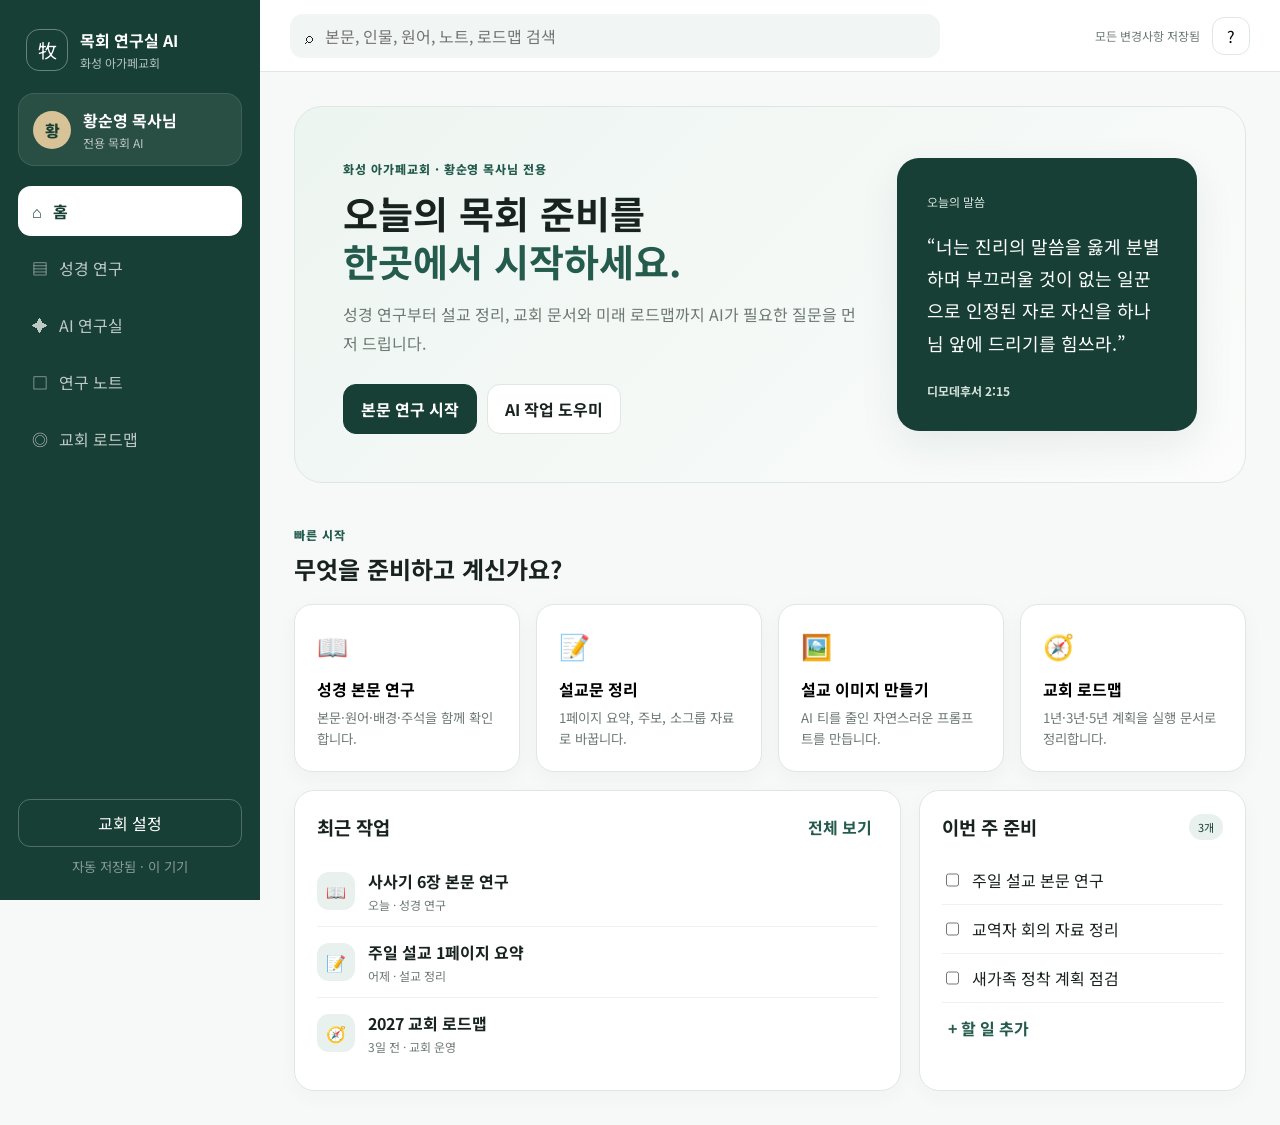
==== index.html @ dad039a3 "Add files via upload" ====
<!DOCTYPE html>
<html lang="ko">
<head>
  <meta charset="UTF-8" />
  <meta name="viewport" content="width=device-width, initial-scale=1.0" />
  <meta name="theme-color" content="#173f35" />
  <title>목회 연구실 AI | 화성 아가페교회</title>
  <link rel="preconnect" href="https://fonts.googleapis.com">
  <link rel="preconnect" href="https://fonts.gstatic.com" crossorigin>
  <link href="https://fonts.googleapis.com/css2?family=Noto+Sans+KR:wght@400;500;600;700;800&display=swap" rel="stylesheet">
  <link rel="stylesheet" href="styles.css" />
</head>
<body>
  <div class="app-shell">
    <aside class="sidebar" id="sidebar">
      <div class="brand">
        <div class="brand-mark">牧</div>
        <div>
          <strong>목회 연구실 AI</strong>
          <span>화성 아가페교회</span>
        </div>
      </div>

      <div class="pastor-card">
        <div class="avatar">황</div>
        <div>
          <strong>황순영 목사님</strong>
          <span>전용 목회 AI</span>
        </div>
      </div>

      <nav class="nav-list" aria-label="주 메뉴">
        <button class="nav-item active" data-view="home"><span>⌂</span>홈</button>
        <button class="nav-item" data-view="study"><span>▤</span>성경 연구</button>
        <button class="nav-item" data-view="ai"><span>✦</span>AI 연구실</button>
        <button class="nav-item" data-view="notes"><span>□</span>연구 노트</button>
        <button class="nav-item" data-view="roadmap"><span>◎</span>교회 로드맵</button>
      </nav>

      <div class="sidebar-bottom">
        <button class="ghost-button" id="churchProfileBtn">교회 설정</button>
        <small>자동 저장됨 · 이 기기</small>
      </div>
    </aside>

    <div class="main-wrap">
      <header class="topbar">
        <button class="mobile-menu" id="mobileMenu" aria-label="메뉴 열기">☰</button>
        <div class="global-search">
          <span>⌕</span>
          <input id="globalSearch" type="search" placeholder="본문, 인물, 원어, 노트, 로드맵 검색" />
        </div>
        <div class="top-actions">
          <span class="save-state" id="saveState">모든 변경사항 저장됨</span>
          <button class="icon-button" id="helpBtn" title="도움말">?</button>
        </div>
      </header>

      <main class="content">
        <section class="view active" id="view-home">
          <div class="hero">
            <div>
              <span class="eyebrow">화성 아가페교회 · 황순영 목사님 전용</span>
              <h1>오늘의 목회 준비를<br><em>한곳에서 시작하세요.</em></h1>
              <p>성경 연구부터 설교 정리, 교회 문서와 미래 로드맵까지 AI가 필요한 질문을 먼저 드립니다.</p>
              <div class="hero-actions">
                <button class="primary-button" data-go="study">본문 연구 시작</button>
                <button class="secondary-button" data-go="ai">AI 작업 도우미</button>
              </div>
            </div>
            <div class="verse-card">
              <span>오늘의 말씀</span>
              <blockquote>“너는 진리의 말씀을 옳게 분별하며 부끄러울 것이 없는 일꾼으로 인정된 자로 자신을 하나님 앞에 드리기를 힘쓰라.”</blockquote>
              <strong>디모데후서 2:15</strong>
            </div>
          </div>

          <div class="section-head">
            <div>
              <span class="eyebrow">빠른 시작</span>
              <h2>무엇을 준비하고 계신가요?</h2>
            </div>
          </div>

          <div class="quick-grid">
            <button class="quick-card" data-go="study">
              <span class="card-icon">📖</span>
              <strong>성경 본문 연구</strong>
              <small>본문·원어·배경·주석을 함께 확인합니다.</small>
            </button>
            <button class="quick-card" data-task="sermon-summary">
              <span class="card-icon">📝</span>
              <strong>설교문 정리</strong>
              <small>1페이지 요약, 주보, 소그룹 자료로 바꿉니다.</small>
            </button>
            <button class="quick-card" data-task="image">
              <span class="card-icon">🖼️</span>
              <strong>설교 이미지 만들기</strong>
              <small>AI 티를 줄인 자연스러운 프롬프트를 만듭니다.</small>
            </button>
            <button class="quick-card" data-go="roadmap">
              <span class="card-icon">🧭</span>
              <strong>교회 로드맵</strong>
              <small>1년·3년·5년 계획을 실행 문서로 정리합니다.</small>
            </button>
          </div>

          <div class="dashboard-grid">
            <section class="panel recent-panel">
              <div class="panel-title">
                <h3>최근 작업</h3>
                <button class="text-button">전체 보기</button>
              </div>
              <div class="recent-list" id="recentList"></div>
            </section>

            <section class="panel today-panel">
              <div class="panel-title">
                <h3>이번 주 준비</h3>
                <span class="badge">3개</span>
              </div>
              <label class="check-row"><input type="checkbox"> 주일 설교 본문 연구</label>
              <label class="check-row"><input type="checkbox"> 교역자 회의 자료 정리</label>
              <label class="check-row"><input type="checkbox"> 새가족 정착 계획 점검</label>
              <button class="add-task">+ 할 일 추가</button>
            </section>
          </div>
        </section>

        <section class="view" id="view-study">
          <div class="page-title">
            <div><span class="eyebrow">성경 연구</span><h1>본문을 깊이 읽는 공간</h1></div>
            <button class="primary-button" id="saveStudyBtn">연구 노트에 저장</button>
          </div>

          <div class="study-layout">
            <aside class="study-left panel">
              <label>성경 선택</label>
              <select id="bookSelect">
                <option>사사기</option><option>창세기</option><option>출애굽기</option><option>시편</option><option>마태복음</option><option>요한복음</option>
              </select>
              <label>장</label>
              <select id="chapterSelect"><option>6장</option><option>1장</option><option>2장</option><option>3장</option></select>
              <div class="mini-title">최근 연구</div>
              <button class="mini-link">사사기 6장 · 기드온</button>
              <button class="mini-link">요한복음 15장 · 포도나무</button>
              <button class="mini-link">시편 23편 · 목자</button>
            </aside>

            <section class="study-center panel">
              <div class="tabs" role="tablist">
                <button class="tab active" data-tab="text">본문</button>
                <button class="tab" data-tab="original">원어</button>
                <button class="tab" data-tab="background">배경</button>
                <button class="tab" data-tab="commentary">주석</button>
                <button class="tab" data-tab="compare">비교</button>
              </div>
              <article class="tab-content active" id="tab-text">
                <div class="passage-head"><h2>사사기 6장</h2><span>개역개정</span></div>
                <p><b>11</b> 여호와의 사자가 아비에셀 사람 요아스에게 속한 오브라에 이르러 상수리나무 아래에 앉으니라...</p>
                <p class="selected-verse"><b>12</b> 여호와의 사자가 기드온에게 나타나 이르되 큰 용사여 여호와께서 너와 함께 계시도다 하매</p>
                <p><b>13</b> 기드온이 그에게 대답하되 오 나의 주여 여호와께서 우리와 함께 계시면 어찌하여 이 모든 일이 우리에게 일어났나이까...</p>
                <p><b>14</b> 여호와께서 그를 향하여 이르시되 너는 가서 이 너의 힘으로 이스라엘을 미디안의 손에서 구원하라...</p>
              </article>
              <article class="tab-content" id="tab-original">
                <h3>주요 원어</h3>
                <div class="word-card"><strong>גִּבּוֹר — 깁보르</strong><span>강한 자, 용사 · Strong H1368</span><p>기드온의 현재 모습보다 하나님이 그를 통해 이루실 정체성을 먼저 선언하는 표현입니다.</p></div>
                <div class="word-card"><strong>עִמְּךָ — 임메카</strong><span>너와 함께 · 전치사+2인칭 남성 단수</span><p>소명보다 앞서는 하나님의 임재를 강조합니다.</p></div>
              </article>
              <article class="tab-content" id="tab-background">
                <h3>역사·문화 배경</h3><p>미디안의 반복적인 침입으로 이스라엘은 농작물을 숨겨야 했고, 기드온이 포도주 틀에서 밀을 타작하는 장면은 두려움과 생존 압박을 보여줍니다.</p>
              </article>
              <article class="tab-content" id="tab-commentary">
                <h3>주석 핵심 정리</h3><p>본문의 중심은 기드온의 자신감이 아니라, 연약한 사람을 부르시고 함께하시는 하나님의 주권적 은혜입니다.</p>
              </article>
              <article class="tab-content" id="tab-compare">
                <h3>번역 비교</h3><div class="compare-row"><strong>개역개정</strong><span>큰 용사여 여호와께서 너와 함께 계시도다</span></div><div class="compare-row"><strong>새번역</strong><span>힘센 용사야, 주님께서 너와 함께 계신다</span></div>
              </article>
            </section>

            <aside class="study-right panel">
              <div class="panel-title"><h3>연구 노트</h3><span class="autosave">자동 저장</span></div>
              <textarea id="studyNote" placeholder="본문에서 발견한 내용을 기록하세요...">핵심: 하나님은 두려움 속에 숨어 있는 기드온을 ‘큰 용사’라고 먼저 부르신다.

설교 연결: 부르심은 현재 능력보다 하나님의 함께하심에 근거한다.</textarea>
              <button class="secondary-button full" id="askAiBtn">이 본문을 AI에게 질문</button>
            </aside>
          </div>
        </section>

        <section class="view" id="view-ai">
          <div class="page-title"><div><span class="eyebrow">AI 연구실</span><h1>프롬프트를 몰라도 됩니다</h1><p>원하는 결과를 고르면 필요한 질문을 AI가 먼저 드립니다.</p></div></div>
          <div class="assistant-grid">
            <button class="assistant-card" data-task="bible"><span>📚</span><strong>성경 질문</strong><small>본문과 신학적 쟁점을 연구합니다.</small></button>
            <button class="assistant-card" data-task="feedback"><span>🔎</span><strong>설교 점검</strong><small>본문 충실도와 논리 흐름을 확인합니다.</small></button>
            <button class="assistant-card" data-task="sermon-summary"><span>📝</span><strong>설교문 정리</strong><small>요약, 주보, 나눔 자료로 변환합니다.</small></button>
            <button class="assistant-card" data-task="blog"><span>✍️</span><strong>교회 글쓰기</strong><small>블로그·행사 안내·목회 칼럼을 작성합니다.</small></button>
            <button class="assistant-card" data-task="image"><span>🖼️</span><strong>설교 이미지</strong><small>자연스러운 이미지 프롬프트를 생성합니다.</small></button>
            <button class="assistant-card" data-task="refine"><span>✨</span><strong>내 요청 다듬기</strong><small>짧은 요청을 좋은 명령으로 바꿉니다.</small></button>
          </div>

          <section class="panel prompt-panel">
            <div class="panel-title"><h3>빠르게 요청하기</h3><span class="badge">황순영 목사님 모드</span></div>
            <textarea id="quickPrompt" placeholder="예: 이번 주 설교를 교회 블로그 글로 정리해줘"></textarea>
            <div class="prompt-actions"><button class="secondary-button" id="refineBtn">요청 먼저 다듬기</button><button class="primary-button" id="runPromptBtn">AI에게 요청</button></div>
          </section>
        </section>

        <section class="view" id="view-notes">
          <div class="page-title"><div><span class="eyebrow">연구 노트</span><h1>목사님의 두 번째 기억</h1></div><button class="primary-button" id="newNoteBtn">+ 새 노트</button></div>
          <div class="notes-layout">
            <aside class="panel notes-sidebar"><button class="folder active">전체 노트 <span>4</span></button><button class="folder">설교 연구 <span>2</span></button><button class="folder">교회 운영 <span>1</span></button><button class="folder">기도와 묵상 <span>1</span></button></aside>
            <section class="notes-grid" id="notesGrid"></section>
          </div>
        </section>

        <section class="view" id="view-roadmap">
          <div class="page-title"><div><span class="eyebrow">AI 교회 로드맵</span><h1>화성 아가페교회의 다음 걸음을 문서로</h1><p>막연한 비전을 담당자·일정·점검 기준이 있는 실행 계획으로 바꿉니다.</p></div><button class="primary-button" id="newRoadmapBtn">+ 새 로드맵</button></div>

          <div class="roadmap-summary">
            <div class="metric"><span>올해 핵심 과제</span><strong>3</strong></div>
            <div class="metric"><span>진행 중 실행 항목</span><strong>8</strong></div>
            <div class="metric"><span>전체 진행률</span><strong>42%</strong></div>
          </div>

          <div class="roadmap-grid">
            <section class="panel roadmap-main">
              <div class="panel-title"><div><span class="eyebrow">2027 핵심 방향</span><h3>새가족 정착과 다음 세대 강화</h3></div><button class="text-button" id="editRoadmapBtn">수정</button></div>
              <div class="timeline-item"><span class="quarter">1분기</span><div><strong>현황 진단 및 담당팀 구성</strong><p>새가족 이탈 지점 파악, 담당자 4명 구성</p><div class="progress"><i style="width:80%"></i></div></div></div>
              <div class="timeline-item"><span class="quarter">2분기</span><div><strong>4주 정착 과정 시범 운영</strong><p>교육안, 환영 키트, 후속 연락 체계 마련</p><div class="progress"><i style="width:45%"></i></div></div></div>
              <div class="timeline-item"><span class="quarter">3분기</span><div><strong>청년·다음 세대 리더 훈련</strong><p>8주 과정 운영, 리더 5명 양성 목표</p><div class="progress"><i style="width:20%"></i></div></div></div>
              <div class="timeline-item"><span class="quarter">4분기</span><div><strong>평가 및 2028 계획 수립</strong><p>정착률·참여율 평가 후 개선안 문서화</p><div class="progress"><i style="width:0%"></i></div></div></div>
            </section>

            <aside class="panel roadmap-ai">
              <span class="eyebrow">AI 제안</span>
              <h3>다음으로 무엇을 정리할까요?</h3>
              <button class="suggestion" data-roadmap-task="report">당회 보고용 1페이지 요약</button>
              <button class="suggestion" data-roadmap-task="meeting">교역자 회의 실행 체크리스트</button>
              <button class="suggestion" data-roadmap-task="members">성도 공유용 비전 문서</button>
              <button class="suggestion" data-roadmap-task="review">성과지표 점검표</button>
            </aside>
          </div>
        </section>
      </main>
    </div>
  </div>

  <div class="modal-backdrop" id="modalBackdrop" hidden>
    <section class="modal" role="dialog" aria-modal="true" aria-labelledby="modalTitle">
      <button class="modal-close" id="modalClose">×</button>
      <span class="eyebrow">AI 작업 도우미</span>
      <h2 id="modalTitle">작업 시작</h2>
      <p id="modalDesc"></p>
      <div id="modalBody"></div>
      <div class="modal-actions"><button class="secondary-button" id="modalCancel">취소</button><button class="primary-button" id="modalNext">다음</button></div>
    </section>
  </div>

  <script src="app.js"></script>
</body>
</html>
---- styles.css ----
:root{--green:#173f35;--green2:#245b4d;--mint:#e8f1ed;--mint2:#f3f8f6;--gold:#b69755;--ink:#18231f;--muted:#6e7a75;--line:#dfe7e3;--white:#fff;--shadow:0 14px 40px rgba(25,53,45,.08);--radius:20px}
*{box-sizing:border-box}html{scroll-behavior:smooth}body{margin:0;font-family:'Noto Sans KR',sans-serif;color:var(--ink);background:#f7f9f8}button,input,textarea,select{font:inherit}button{cursor:pointer}.app-shell{display:flex;min-height:100vh}.sidebar{width:260px;background:var(--green);color:#fff;padding:24px 18px;display:flex;flex-direction:column;position:fixed;inset:0 auto 0 0;z-index:20}.brand{display:flex;gap:12px;align-items:center;padding:4px 8px 22px}.brand-mark{width:42px;height:42px;border:1px solid rgba(255,255,255,.35);border-radius:13px;display:grid;place-items:center;font-size:19px}.brand strong,.brand span,.pastor-card strong,.pastor-card span{display:block}.brand span,.pastor-card span{font-size:12px;color:rgba(255,255,255,.68);margin-top:2px}.pastor-card{display:flex;gap:12px;align-items:center;background:rgba(255,255,255,.08);border:1px solid rgba(255,255,255,.1);padding:14px;border-radius:16px;margin-bottom:20px}.avatar{width:38px;height:38px;border-radius:50%;background:#d7c397;color:var(--green);display:grid;place-items:center;font-weight:800}.nav-list{display:grid;gap:7px}.nav-item{border:0;background:transparent;color:rgba(255,255,255,.72);padding:13px 14px;border-radius:13px;text-align:left;display:flex;gap:11px;align-items:center}.nav-item:hover,.nav-item.active{background:#fff;color:var(--green);font-weight:700}.sidebar-bottom{margin-top:auto;display:grid;gap:10px}.ghost-button{background:transparent;color:#fff;border:1px solid rgba(255,255,255,.25);padding:11px;border-radius:12px}.sidebar-bottom small{text-align:center;color:rgba(255,255,255,.48)}.main-wrap{margin-left:260px;width:calc(100% - 260px)}.topbar{height:72px;border-bottom:1px solid var(--line);background:rgba(255,255,255,.92);backdrop-filter:blur(12px);display:flex;align-items:center;padding:0 30px;position:sticky;top:0;z-index:10;gap:20px}.global-search{max-width:650px;flex:1;height:44px;background:#f1f5f3;border-radius:13px;display:flex;align-items:center;padding:0 15px;gap:10px}.global-search input{border:0;background:transparent;outline:0;width:100%}.top-actions{margin-left:auto;display:flex;align-items:center;gap:12px}.save-state{font-size:12px;color:var(--muted)}.icon-button,.mobile-menu{width:38px;height:38px;border:1px solid var(--line);border-radius:12px;background:#fff}.mobile-menu{display:none}.content{padding:34px;max-width:1600px;margin:auto}.view{display:none}.view.active{display:block}.eyebrow{font-size:12px;letter-spacing:.08em;text-transform:uppercase;color:var(--green2);font-weight:800}.hero{display:grid;grid-template-columns:1.4fr .8fr;gap:28px;background:linear-gradient(135deg,#edf5f1,#fbfcfb);border:1px solid var(--line);border-radius:28px;padding:48px;align-items:center}.hero h1,.page-title h1{font-size:38px;line-height:1.25;margin:10px 0}.hero h1 em{font-style:normal;color:var(--green2)}.hero p,.page-title p{color:var(--muted);line-height:1.8}.hero-actions{display:flex;gap:10px;margin-top:26px}.primary-button,.secondary-button{border-radius:13px;padding:12px 17px;font-weight:700}.primary-button{border:1px solid var(--green);background:var(--green);color:#fff}.secondary-button{border:1px solid var(--line);background:#fff;color:var(--ink)}.full{width:100%}.verse-card{background:var(--green);color:#fff;padding:30px;border-radius:22px;box-shadow:var(--shadow)}.verse-card span,.verse-card strong{font-size:12px;color:#d4e2dc}.verse-card blockquote{font-size:18px;line-height:1.8;margin:18px 0}.section-head{margin:38px 0 18px}.section-head h2{margin:6px 0}.quick-grid{display:grid;grid-template-columns:repeat(4,1fr);gap:16px}.quick-card,.assistant-card{border:1px solid var(--line);background:#fff;border-radius:18px;padding:22px;text-align:left;box-shadow:0 6px 20px rgba(25,53,45,.04);transition:.2s}.quick-card:hover,.assistant-card:hover{transform:translateY(-3px);box-shadow:var(--shadow);border-color:#bfd1c8}.quick-card strong,.quick-card small,.assistant-card strong,.assistant-card small{display:block}.quick-card small,.assistant-card small{color:var(--muted);line-height:1.6;margin-top:6px}.card-icon{font-size:25px;display:block;margin-bottom:14px}.dashboard-grid{display:grid;grid-template-columns:1.3fr .7fr;gap:18px;margin-top:18px}.panel{background:#fff;border:1px solid var(--line);border-radius:var(--radius);padding:22px;box-shadow:0 6px 20px rgba(25,53,45,.03)}.panel-title{display:flex;align-items:center;justify-content:space-between;margin-bottom:16px}.panel-title h3{margin:0}.text-button{border:0;background:transparent;color:var(--green2);font-weight:700}.badge{font-size:11px;color:var(--green);background:var(--mint);padding:5px 9px;border-radius:999px}.recent-item{display:flex;align-items:center;gap:13px;padding:13px 0;border-top:1px solid #edf1ef}.recent-item:first-child{border-top:0}.recent-icon{width:38px;height:38px;border-radius:12px;background:var(--mint);display:grid;place-items:center}.recent-item strong,.recent-item span{display:block}.recent-item span{font-size:12px;color:var(--muted);margin-top:3px}.check-row{display:flex;gap:10px;padding:12px 0;border-bottom:1px solid #edf1ef}.add-task{border:0;background:transparent;color:var(--green2);font-weight:700;margin-top:12px}.page-title{display:flex;align-items:flex-end;justify-content:space-between;margin-bottom:24px}.page-title h1{font-size:31px;margin-bottom:4px}.study-layout{display:grid;grid-template-columns:210px minmax(420px,1fr) 330px;gap:16px}.study-left label{display:block;font-size:12px;font-weight:700;margin-bottom:7px}.study-left select{width:100%;padding:11px;border:1px solid var(--line);border-radius:11px;margin-bottom:14px;background:#fff}.mini-title{font-size:12px;color:var(--muted);margin:10px 0}.mini-link{display:block;width:100%;text-align:left;border:0;background:transparent;padding:10px 0;color:var(--ink)}.tabs{display:flex;gap:4px;border-bottom:1px solid var(--line);margin:-4px -4px 18px}.tab{border:0;background:transparent;padding:12px 14px;color:var(--muted)}.tab.active{color:var(--green);border-bottom:2px solid var(--green);font-weight:800}.tab-content{display:none;line-height:2}.tab-content.active{display:block}.passage-head{display:flex;justify-content:space-between;align-items:center}.passage-head span{font-size:12px;color:var(--muted)}.selected-verse{background:#eef6f2;border-left:4px solid var(--green2);padding:13px 15px;border-radius:0 12px 12px 0}.word-card{border:1px solid var(--line);padding:16px;border-radius:14px;margin:12px 0}.word-card strong,.word-card span{display:block}.word-card span{font-size:12px;color:var(--muted);margin-top:4px}.compare-row{display:grid;grid-template-columns:100px 1fr;gap:20px;padding:14px 0;border-bottom:1px solid var(--line)}.study-right textarea,.prompt-panel textarea{width:100%;min-height:310px;resize:vertical;border:1px solid var(--line);border-radius:14px;padding:15px;line-height:1.8;outline:0}.autosave{font-size:11px;color:var(--muted)}.assistant-grid{display:grid;grid-template-columns:repeat(3,1fr);gap:16px}.assistant-card span{font-size:28px;display:block;margin-bottom:16px}.prompt-panel{margin-top:18px}.prompt-panel textarea{min-height:130px}.prompt-actions{display:flex;justify-content:flex-end;gap:10px;margin-top:12px}.notes-layout{display:grid;grid-template-columns:220px 1fr;gap:16px}.notes-sidebar{display:grid;align-content:start;gap:7px}.folder{border:0;background:transparent;padding:12px;border-radius:11px;text-align:left;display:flex;justify-content:space-between}.folder.active{background:var(--mint);color:var(--green);font-weight:800}.notes-grid{display:grid;grid-template-columns:repeat(3,1fr);gap:14px}.note-card{background:#fff;border:1px solid var(--line);border-radius:16px;padding:20px;min-height:190px}.note-card span{font-size:11px;color:var(--muted)}.note-card h3{font-size:17px}.note-card p{font-size:13px;color:var(--muted);line-height:1.7}.roadmap-summary{display:grid;grid-template-columns:repeat(3,1fr);gap:14px;margin-bottom:16px}.metric{background:var(--green);color:#fff;border-radius:17px;padding:20px}.metric span,.metric strong{display:block}.metric span{font-size:12px;color:#d7e3de}.metric strong{font-size:28px;margin-top:7px}.roadmap-grid{display:grid;grid-template-columns:1fr 330px;gap:16px}.timeline-item{display:grid;grid-template-columns:62px 1fr;gap:16px;padding:18px 0;border-top:1px solid var(--line)}.quarter{font-size:12px;font-weight:800;color:var(--green2);background:var(--mint);padding:7px;border-radius:9px;height:max-content;text-align:center}.timeline-item p{font-size:13px;color:var(--muted)}.progress{height:6px;background:#edf1ef;border-radius:99px;overflow:hidden}.progress i{display:block;height:100%;background:var(--green2)}.roadmap-ai .suggestion{display:block;width:100%;text-align:left;border:1px solid var(--line);background:#fff;border-radius:12px;padding:13px;margin-top:10px}.modal-backdrop{position:fixed;inset:0;background:rgba(11,28,23,.55);z-index:50;display:grid;place-items:center;padding:20px}.modal-backdrop[hidden]{display:none}.modal{width:min(620px,100%);background:#fff;border-radius:24px;padding:28px;position:relative;box-shadow:0 25px 80px rgba(0,0,0,.2)}.modal-close{position:absolute;right:18px;top:14px;border:0;background:transparent;font-size:28px}.modal h2{margin:8px 0}.modal p{color:var(--muted);line-height:1.7}.modal label{display:block;font-size:13px;font-weight:700;margin:13px 0 6px}.modal input,.modal select,.modal textarea{width:100%;border:1px solid var(--line);border-radius:12px;padding:12px}.modal textarea{min-height:120px}.modal-actions{display:flex;justify-content:flex-end;gap:9px;margin-top:20px}
@media(max-width:1180px){.study-layout{grid-template-columns:180px 1fr}.study-right{grid-column:1/-1}.quick-grid{grid-template-columns:repeat(2,1fr)}.roadmap-grid{grid-template-columns:1fr}.assistant-grid{grid-template-columns:repeat(2,1fr)}.notes-grid{grid-template-columns:repeat(2,1fr)}}
@media(max-width:820px){.sidebar{transform:translateX(-100%);transition:.25s;width:280px}.sidebar.open{transform:translateX(0)}.main-wrap{margin-left:0;width:100%}.mobile-menu{display:block}.topbar{padding:0 14px}.save-state{display:none}.content{padding:20px 14px 90px}.hero{grid-template-columns:1fr;padding:27px}.hero h1{font-size:31px}.dashboard-grid,.study-layout,.notes-layout,.roadmap-summary{grid-template-columns:1fr}.study-left{display:none}.page-title{align-items:flex-start;gap:12px}.page-title h1{font-size:26px}.notes-sidebar{display:flex;overflow:auto}.folder{min-width:max-content}.quick-grid,.assistant-grid,.notes-grid{grid-template-columns:1fr}.roadmap-summary{grid-template-columns:repeat(3,1fr)}.metric{padding:15px}.metric strong{font-size:22px}.top-actions{gap:4px}.global-search{height:40px}.hero-actions{flex-direction:column}.primary-button,.secondary-button{width:100%}}
@media(max-width:520px){.roadmap-summary{grid-template-columns:1fr}.verse-card{padding:22px}.hero{padding:22px}.hero h1{font-size:27px}.page-title{display:block}.page-title>.primary-button{margin-top:14px}.tabs{overflow-x:auto}.tab{white-space:nowrap}.study-center{padding:16px}.prompt-actions{flex-direction:column}.modal{padding:24px 18px}.topbar{gap:8px}.global-search input::placeholder{font-size:12px}}
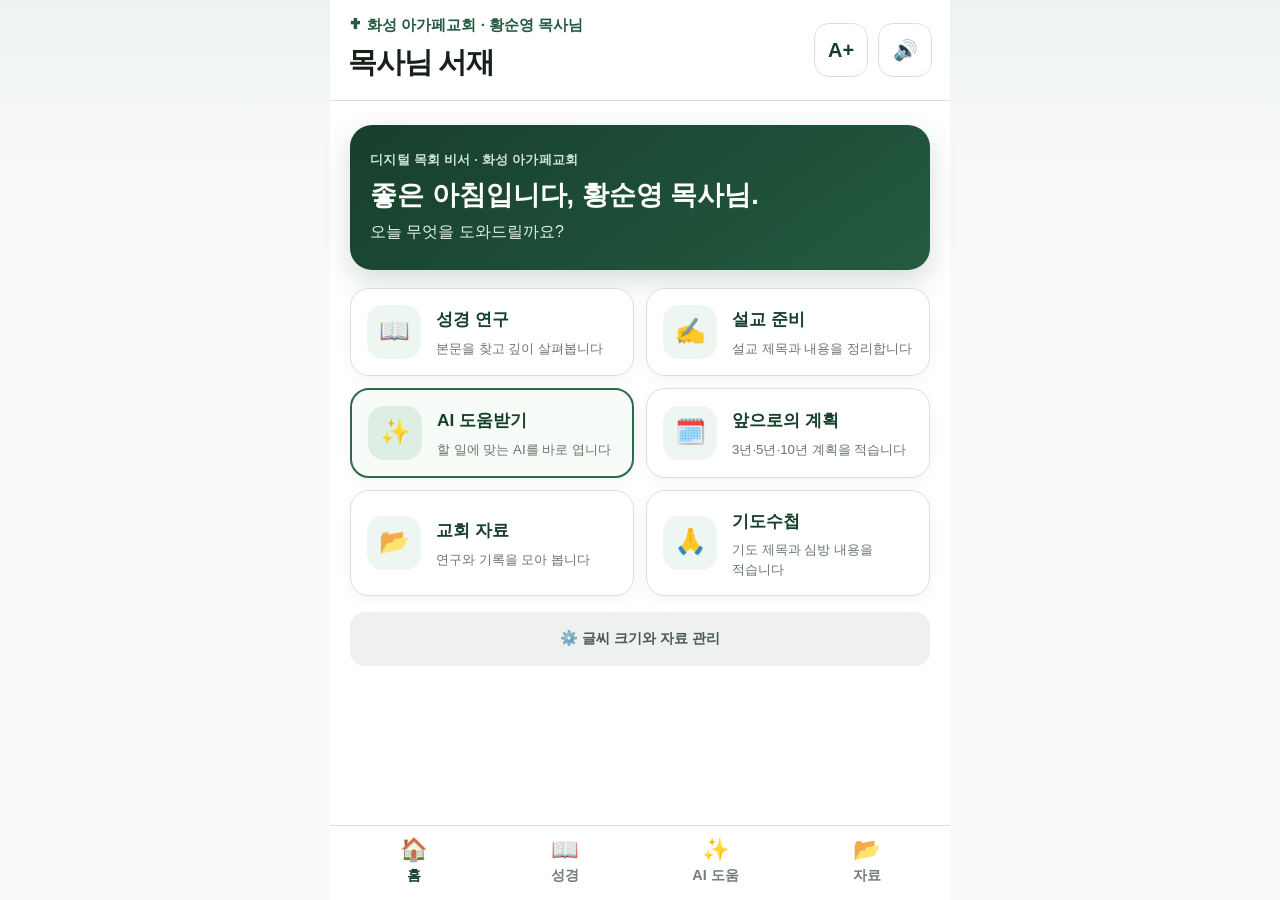
==== commit 94e9b4a6: "Add files via upload" ====
--- a/index.html
+++ b/index.html
@@ -1,262 +1,166 @@
-<!DOCTYPE html>
+<!doctype html>
 <html lang="ko">
 <head>
-  <meta charset="UTF-8" />
-  <meta name="viewport" content="width=device-width, initial-scale=1.0" />
-  <meta name="theme-color" content="#173f35" />
-  <title>목회 연구실 AI | 화성 아가페교회</title>
-  <link rel="preconnect" href="https://fonts.googleapis.com">
-  <link rel="preconnect" href="https://fonts.gstatic.com" crossorigin>
-  <link href="https://fonts.googleapis.com/css2?family=Noto+Sans+KR:wght@400;500;600;700;800&display=swap" rel="stylesheet">
-  <link rel="stylesheet" href="styles.css" />
+<meta charset="utf-8">
+<meta name="viewport" content="width=device-width,initial-scale=1,viewport-fit=cover">
+<meta name="theme-color" content="#173f2c">
+<title>목사님 서재 V8 | 화성 아가페교회</title>
+<link rel="stylesheet" href="styles.css">
+
 </head>
 <body>
-  <div class="app-shell">
-    <aside class="sidebar" id="sidebar">
-      <div class="brand">
-        <div class="brand-mark">牧</div>
-        <div>
-          <strong>목회 연구실 AI</strong>
-          <span>화성 아가페교회</span>
-        </div>
-      </div>
+<div class="app">
+<header class="top"><div class="toprow"><div class="brand"><div class="church">✝ 화성 아가페교회 · 황순영 목사님</div><div class="title" id="pageTitle">목사님 서재</div></div><button class="tool" onclick="changeFont()" aria-label="글씨 크기 변경">A+</button><button class="tool" onclick="speakCurrent()" aria-label="화면 읽어주기">🔊</button></div></header>
+<main>
+<section id="home" class="screen active">
+<div class="welcome-card">
+  <div class="welcome-label">디지털 목회 비서 · 화성 아가페교회</div>
+  <h1 id="greeting">안녕하세요, 황순영 목사님.</h1>
+  <p>오늘 무엇을 도와드릴까요?</p>
+</div>
 
-      <div class="pastor-card">
-        <div class="avatar">황</div>
-        <div>
-          <strong>황순영 목사님</strong>
-          <span>전용 목회 AI</span>
-        </div>
-      </div>
+<div id="resumeCard"></div>
 
-      <nav class="nav-list" aria-label="주 메뉴">
-        <button class="nav-item active" data-view="home"><span>⌂</span>홈</button>
-        <button class="nav-item" data-view="study"><span>▤</span>성경 연구</button>
-        <button class="nav-item" data-view="ai"><span>✦</span>AI 연구실</button>
-        <button class="nav-item" data-view="notes"><span>□</span>연구 노트</button>
-        <button class="nav-item" data-view="roadmap"><span>◎</span>교회 로드맵</button>
-      </nav>
+<div class="home-menu">
+  <button class="home-tile" onclick="openScreen('search','성경 연구','navResearch')">
+    <span class="home-icon">📖</span>
+    <span><b>성경 연구</b><small>본문을 찾고 깊이 살펴봅니다</small></span>
+  </button>
 
-      <div class="sidebar-bottom">
-        <button class="ghost-button" id="churchProfileBtn">교회 설정</button>
-        <small>자동 저장됨 · 이 기기</small>
-      </div>
-    </aside>
+  <button class="home-tile" onclick="openSimpleTool('설교 준비')">
+    <span class="home-icon">✍️</span>
+    <span><b>설교 준비</b><small>설교 제목과 내용을 정리합니다</small></span>
+  </button>
 
-    <div class="main-wrap">
-      <header class="topbar">
-        <button class="mobile-menu" id="mobileMenu" aria-label="메뉴 열기">☰</button>
-        <div class="global-search">
-          <span>⌕</span>
-          <input id="globalSearch" type="search" placeholder="본문, 인물, 원어, 노트, 로드맵 검색" />
-        </div>
-        <div class="top-actions">
-          <span class="save-state" id="saveState">모든 변경사항 저장됨</span>
-          <button class="icon-button" id="helpBtn" title="도움말">?</button>
-        </div>
-      </header>
+  <button class="home-tile ai-highlight" onclick="openScreen('aiHelp','AI 도움받기','navAI')">
+    <span class="home-icon">✨</span>
+    <span><b>AI 도움받기</b><small>할 일에 맞는 AI를 바로 엽니다</small></span>
+  </button>
 
-      <main class="content">
-        <section class="view active" id="view-home">
-          <div class="hero">
-            <div>
-              <span class="eyebrow">화성 아가페교회 · 황순영 목사님 전용</span>
-              <h1>오늘의 목회 준비를<br><em>한곳에서 시작하세요.</em></h1>
-              <p>성경 연구부터 설교 정리, 교회 문서와 미래 로드맵까지 AI가 필요한 질문을 먼저 드립니다.</p>
-              <div class="hero-actions">
-                <button class="primary-button" data-go="study">본문 연구 시작</button>
-                <button class="secondary-button" data-go="ai">AI 작업 도우미</button>
-              </div>
-            </div>
-            <div class="verse-card">
-              <span>오늘의 말씀</span>
-              <blockquote>“너는 진리의 말씀을 옳게 분별하며 부끄러울 것이 없는 일꾼으로 인정된 자로 자신을 하나님 앞에 드리기를 힘쓰라.”</blockquote>
-              <strong>디모데후서 2:15</strong>
-            </div>
-          </div>
+  <button class="home-tile" onclick="openPlan()">
+    <span class="home-icon">🗓️</span>
+    <span><b>앞으로의 계획</b><small>3년·5년·10년 계획을 적습니다</small></span>
+  </button>
 
-          <div class="section-head">
-            <div>
-              <span class="eyebrow">빠른 시작</span>
-              <h2>무엇을 준비하고 계신가요?</h2>
-            </div>
-          </div>
+  <button class="home-tile" onclick="openScreen('notes','교회 자료','navNotes');renderNotes()">
+    <span class="home-icon">📂</span>
+    <span><b>교회 자료</b><small>연구와 기록을 모아 봅니다</small></span>
+  </button>
 
-          <div class="quick-grid">
-            <button class="quick-card" data-go="study">
-              <span class="card-icon">📖</span>
-              <strong>성경 본문 연구</strong>
-              <small>본문·원어·배경·주석을 함께 확인합니다.</small>
-            </button>
-            <button class="quick-card" data-task="sermon-summary">
-              <span class="card-icon">📝</span>
-              <strong>설교문 정리</strong>
-              <small>1페이지 요약, 주보, 소그룹 자료로 바꿉니다.</small>
-            </button>
-            <button class="quick-card" data-task="image">
-              <span class="card-icon">🖼️</span>
-              <strong>설교 이미지 만들기</strong>
-              <small>AI 티를 줄인 자연스러운 프롬프트를 만듭니다.</small>
-            </button>
-            <button class="quick-card" data-go="roadmap">
-              <span class="card-icon">🧭</span>
-              <strong>교회 로드맵</strong>
-              <small>1년·3년·5년 계획을 실행 문서로 정리합니다.</small>
-            </button>
-          </div>
+  <button class="home-tile" onclick="openSimpleTool('기도수첩')">
+    <span class="home-icon">🙏</span>
+    <span><b>기도수첩</b><small>기도 제목과 심방 내용을 적습니다</small></span>
+  </button>
+</div>
 
-          <div class="dashboard-grid">
-            <section class="panel recent-panel">
-              <div class="panel-title">
-                <h3>최근 작업</h3>
-                <button class="text-button">전체 보기</button>
-              </div>
-              <div class="recent-list" id="recentList"></div>
-            </section>
+<button class="small-settings" onclick="openScreen('settings','설정 및 자료 관리')">⚙️ 글씨 크기와 자료 관리</button>
+</section>
 
-            <section class="panel today-panel">
-              <div class="panel-title">
-                <h3>이번 주 준비</h3>
-                <span class="badge">3개</span>
-              </div>
-              <label class="check-row"><input type="checkbox"> 주일 설교 본문 연구</label>
-              <label class="check-row"><input type="checkbox"> 교역자 회의 자료 정리</label>
-              <label class="check-row"><input type="checkbox"> 새가족 정착 계획 점검</label>
-              <button class="add-task">+ 할 일 추가</button>
-            </section>
-          </div>
-        </section>
+<section id="search" class="screen"><button class="back" onclick="goHome()">← 홈으로</button>
+<div class="card"><h2>통합 검색</h2><p class="meta">본문, 인물, 주제, 연구 항목과 내가 저장한 노트를 한 번에 찾습니다.</p>
+<div class="searchbox" style="border:1px solid var(--line)"><label class="sr-only" for="searchInput">통합 검색어</label><input id="searchInput" inputmode="search" placeholder="예: 사사기 6장, 기드온, 양털, 우상" autocomplete="off" oninput="showSearchHints(this.value)"><button onclick="runSearch('searchInput')">검색</button></div>
+<div id="searchHints"></div></div>
+<div class="search-tabs" aria-label="검색 결과 종류"><button class="search-tab active" data-filter="전체" onclick="setSearchFilter('전체',this)">전체</button><button class="search-tab" data-filter="본문" onclick="setSearchFilter('본문',this)">본문</button><button class="search-tab" data-filter="인물" onclick="setSearchFilter('인물',this)">인물</button><button class="search-tab" data-filter="주제" onclick="setSearchFilter('주제',this)">주제</button><button class="search-tab" data-filter="연구" onclick="setSearchFilter('연구',this)">연구 항목</button><button class="search-tab" data-filter="내 노트" onclick="setSearchFilter('내 노트',this)">내 노트</button></div>
+<div id="recentSearches"></div><div id="searchResults"></div></section>
 
-        <section class="view" id="view-study">
-          <div class="page-title">
-            <div><span class="eyebrow">성경 연구</span><h1>본문을 깊이 읽는 공간</h1></div>
-            <button class="primary-button" id="saveStudyBtn">연구 노트에 저장</button>
-          </div>
+<section id="research" class="screen"><button class="back" onclick="goHome()">← 홈으로</button>
+<div class="research-head"><div class="meta">검증형 본문 연구 · 사사기 6장 골드 스탠더드 완성</div><h2 id="passageTitle" style="margin:4px 0">사사기 6장</h2><div class="question">왜 하나님은 미디안과의 전쟁보다 이스라엘 내부의 우상 문제를 먼저 다루게 하셨는가?</div><div class="progress"><span id="progressBar"></span></div><div class="meta" id="progressText">연구 진행 0%</div></div>
+<div class="summary-grid">
+<div class="summary-box"><b>핵심 메시지</b><p>구원은 외부의 위협만 제거하는 것이 아니라, 언약 백성 안의 불신앙과 우상을 다루는 하나님의 은혜로운 개입입니다.</p></div>
+<div class="summary-box"><b>본문의 긴장</b><p>“큰 용사”라 불린 기드온은 실제로 두려움과 질문으로 가득합니다.</p></div>
+<div class="summary-box"><b>해석 주의</b><p>양털 표징을 오늘의 보편적인 의사결정 공식으로 만들지 않습니다.</p></div>
+<div class="summary-box"><b>설교 방향</b><p>기드온의 영웅성보다 하나님의 임재와 구원의 주도권을 강조합니다.</p></div>
+</div>
+<div class="mode-row"><button id="quickBtn" class="active" onclick="setMode('quick')">5분 핵심 연구</button><button id="deepBtn" onclick="setMode('deep')">30분 깊이 연구</button></div>
+<div class="research-help"><b>사용 방법</b><br>아래 내용을 한 단계씩 읽고 <b>“읽음 · 다음 단계”</b>를 누르세요. 연구 내용과 진행률은 자동 저장됩니다.</div>
+<div class="step-status"><span class="step-pill" id="stepPill">1단계</span><span class="meta" id="stepCount">1 / 7</span></div>
+<div id="focusResearch"></div>
+<button class="roadmap-toggle" onclick="toggleRoadmap()" id="roadmapToggle">☰ 전체 연구 목차 보기</button>
+<div id="researchRoadmap" class="roadmap"></div>
+<div id="completeBanner"></div>
+<div class="card"><h3>본문 전체 메모</h3><textarea id="passageNote" class="notearea" placeholder="본문 전체에서 발견한 점과 연구 방향을 적으세요."></textarea><div class="autosave" id="passageSaveState">입력 즉시 자동 저장됩니다.</div><div class="note-tools"><button class="secondary" onclick="createNoteFromPassage('본문 관찰')">+ 본문 관찰 노트</button><button class="secondary" onclick="createNoteFromPassage('설교 아이디어')">+ 설교 아이디어</button></div><button class="secondary" onclick="toggleFavorite()" id="favBtn">☆ 즐겨찾기 추가</button></div>
+</section>
 
-          <div class="study-layout">
-            <aside class="study-left panel">
-              <label>성경 선택</label>
-              <select id="bookSelect">
-                <option>사사기</option><option>창세기</option><option>출애굽기</option><option>시편</option><option>마태복음</option><option>요한복음</option>
-              </select>
-              <label>장</label>
-              <select id="chapterSelect"><option>6장</option><option>1장</option><option>2장</option><option>3장</option></select>
-              <div class="mini-title">최근 연구</div>
-              <button class="mini-link">사사기 6장 · 기드온</button>
-              <button class="mini-link">요한복음 15장 · 포도나무</button>
-              <button class="mini-link">시편 23편 · 목자</button>
-            </aside>
+<section id="notes" class="screen"><button class="back" onclick="goHome()">← 홈으로</button><div class="card"><h2>내 연구노트</h2><p class="meta">본문 관찰, 설교 아이디어, 적용, 확인 질문을 나누어 저장하고 검색할 수 있습니다.</p><button class="primary" onclick="openNoteEditor()">+ 새 연구노트 작성</button></div><div class="notes-toolbar"><div class="filter-row"><label class="sr-only" for="noteSearch">노트 검색</label><input id="noteSearch" placeholder="본문·제목·내용 검색" oninput="renderNotes()"><label class="sr-only" for="noteFilter">노트 종류</label><select id="noteFilter" onchange="renderNotes()"><option value="전체">전체 종류</option><option>본문 관찰</option><option>설교 아이디어</option><option>적용</option><option>확인 질문</option><option>기타</option></select></div><div class="count-box" id="noteCount">저장된 노트 0개</div></div><div id="noteEditor" class="note-form" style="display:none"><h3 id="noteEditorTitle">새 연구노트</h3><input type="hidden" id="editingNoteId"><label for="notePassage"><b>본문</b></label><input id="notePassage" class="field" placeholder="예: 사사기 6장"><label for="noteType"><b>노트 종류</b></label><select id="noteType" class="field"><option>본문 관찰</option><option>설교 아이디어</option><option>적용</option><option>확인 질문</option><option>기타</option></select><label for="noteTitle"><b>제목</b></label><input id="noteTitle" class="field" placeholder="노트 제목"><label for="noteBody"><b>내용</b></label><textarea id="noteBody" class="notearea" placeholder="연구 내용을 적으세요."></textarea><div class="autosave" id="noteEditorState"></div><div class="note-tools"><button class="primary" onclick="saveNoteEditor()">노트 저장</button><button class="secondary" onclick="closeNoteEditor()">취소</button></div></div><div id="notesList"></div></section>
 
-            <section class="study-center panel">
-              <div class="tabs" role="tablist">
-                <button class="tab active" data-tab="text">본문</button>
-                <button class="tab" data-tab="original">원어</button>
-                <button class="tab" data-tab="background">배경</button>
-                <button class="tab" data-tab="commentary">주석</button>
-                <button class="tab" data-tab="compare">비교</button>
-              </div>
-              <article class="tab-content active" id="tab-text">
-                <div class="passage-head"><h2>사사기 6장</h2><span>개역개정</span></div>
-                <p><b>11</b> 여호와의 사자가 아비에셀 사람 요아스에게 속한 오브라에 이르러 상수리나무 아래에 앉으니라...</p>
-                <p class="selected-verse"><b>12</b> 여호와의 사자가 기드온에게 나타나 이르되 큰 용사여 여호와께서 너와 함께 계시도다 하매</p>
-                <p><b>13</b> 기드온이 그에게 대답하되 오 나의 주여 여호와께서 우리와 함께 계시면 어찌하여 이 모든 일이 우리에게 일어났나이까...</p>
-                <p><b>14</b> 여호와께서 그를 향하여 이르시되 너는 가서 이 너의 힘으로 이스라엘을 미디안의 손에서 구원하라...</p>
-              </article>
-              <article class="tab-content" id="tab-original">
-                <h3>주요 원어</h3>
-                <div class="word-card"><strong>גִּבּוֹר — 깁보르</strong><span>강한 자, 용사 · Strong H1368</span><p>기드온의 현재 모습보다 하나님이 그를 통해 이루실 정체성을 먼저 선언하는 표현입니다.</p></div>
-                <div class="word-card"><strong>עִמְּךָ — 임메카</strong><span>너와 함께 · 전치사+2인칭 남성 단수</span><p>소명보다 앞서는 하나님의 임재를 강조합니다.</p></div>
-              </article>
-              <article class="tab-content" id="tab-background">
-                <h3>역사·문화 배경</h3><p>미디안의 반복적인 침입으로 이스라엘은 농작물을 숨겨야 했고, 기드온이 포도주 틀에서 밀을 타작하는 장면은 두려움과 생존 압박을 보여줍니다.</p>
-              </article>
-              <article class="tab-content" id="tab-commentary">
-                <h3>주석 핵심 정리</h3><p>본문의 중심은 기드온의 자신감이 아니라, 연약한 사람을 부르시고 함께하시는 하나님의 주권적 은혜입니다.</p>
-              </article>
-              <article class="tab-content" id="tab-compare">
-                <h3>번역 비교</h3><div class="compare-row"><strong>개역개정</strong><span>큰 용사여 여호와께서 너와 함께 계시도다</span></div><div class="compare-row"><strong>새번역</strong><span>힘센 용사야, 주님께서 너와 함께 계신다</span></div>
-              </article>
-            </section>
 
-            <aside class="study-right panel">
-              <div class="panel-title"><h3>연구 노트</h3><span class="autosave">자동 저장</span></div>
-              <textarea id="studyNote" placeholder="본문에서 발견한 내용을 기록하세요...">핵심: 하나님은 두려움 속에 숨어 있는 기드온을 ‘큰 용사’라고 먼저 부르신다.
+<section id="plan" class="screen">
+  <button class="back" onclick="goHome()">← 홈으로</button>
+  <div class="plan-hero">
+    <div class="eyebrow">아가페교회의 미래를 함께 정리합니다</div>
+    <h2>앞으로의 계획</h2>
+    <p>한 번에 다 쓰지 않아도 됩니다. 생각나는 만큼 적으면 자동으로 저장됩니다.</p>
+    <div class="plan-progress"><span id="planProgressBar"></span></div>
+    <div class="meta" id="planProgressText">작성 진행 0%</div>
+  </div>
 
-설교 연결: 부르심은 현재 능력보다 하나님의 함께하심에 근거한다.</textarea>
-              <button class="secondary-button full" id="askAiBtn">이 본문을 AI에게 질문</button>
-            </aside>
-          </div>
-        </section>
+  <div class="plan-tabs" role="tablist" aria-label="계획 단계">
+    <button class="plan-tab active" onclick="goPlanStep(0)">현재</button>
+    <button class="plan-tab" onclick="goPlanStep(1)">비전</button>
+    <button class="plan-tab" onclick="goPlanStep(2)">올해</button>
+    <button class="plan-tab" onclick="goPlanStep(3)">3년</button>
+    <button class="plan-tab" onclick="goPlanStep(4)">5년</button>
+    <button class="plan-tab" onclick="goPlanStep(5)">10년</button>
+    <button class="plan-tab" onclick="goPlanStep(6)">실행</button>
+  </div>
 
-        <section class="view" id="view-ai">
-          <div class="page-title"><div><span class="eyebrow">AI 연구실</span><h1>프롬프트를 몰라도 됩니다</h1><p>원하는 결과를 고르면 필요한 질문을 AI가 먼저 드립니다.</p></div></div>
-          <div class="assistant-grid">
-            <button class="assistant-card" data-task="bible"><span>📚</span><strong>성경 질문</strong><small>본문과 신학적 쟁점을 연구합니다.</small></button>
-            <button class="assistant-card" data-task="feedback"><span>🔎</span><strong>설교 점검</strong><small>본문 충실도와 논리 흐름을 확인합니다.</small></button>
-            <button class="assistant-card" data-task="sermon-summary"><span>📝</span><strong>설교문 정리</strong><small>요약, 주보, 나눔 자료로 변환합니다.</small></button>
-            <button class="assistant-card" data-task="blog"><span>✍️</span><strong>교회 글쓰기</strong><small>블로그·행사 안내·목회 칼럼을 작성합니다.</small></button>
-            <button class="assistant-card" data-task="image"><span>🖼️</span><strong>설교 이미지</strong><small>자연스러운 이미지 프롬프트를 생성합니다.</small></button>
-            <button class="assistant-card" data-task="refine"><span>✨</span><strong>내 요청 다듬기</strong><small>짧은 요청을 좋은 명령으로 바꿉니다.</small></button>
-          </div>
+  <div id="planStepCard"></div>
 
-          <section class="panel prompt-panel">
-            <div class="panel-title"><h3>빠르게 요청하기</h3><span class="badge">황순영 목사님 모드</span></div>
-            <textarea id="quickPrompt" placeholder="예: 이번 주 설교를 교회 블로그 글로 정리해줘"></textarea>
-            <div class="prompt-actions"><button class="secondary-button" id="refineBtn">요청 먼저 다듬기</button><button class="primary-button" id="runPromptBtn">AI에게 요청</button></div>
-          </section>
-        </section>
+  <div class="plan-nav">
+    <button class="secondary" id="planPrev" onclick="movePlanStep(-1)">← 이전</button>
+    <button class="primary" id="planNext" onclick="movePlanStep(1)">다음 단계 →</button>
+  </div>
 
-        <section class="view" id="view-notes">
-          <div class="page-title"><div><span class="eyebrow">연구 노트</span><h1>목사님의 두 번째 기억</h1></div><button class="primary-button" id="newNoteBtn">+ 새 노트</button></div>
-          <div class="notes-layout">
-            <aside class="panel notes-sidebar"><button class="folder active">전체 노트 <span>4</span></button><button class="folder">설교 연구 <span>2</span></button><button class="folder">교회 운영 <span>1</span></button><button class="folder">기도와 묵상 <span>1</span></button></aside>
-            <section class="notes-grid" id="notesGrid"></section>
-          </div>
-        </section>
-
-        <section class="view" id="view-roadmap">
-          <div class="page-title"><div><span class="eyebrow">AI 교회 로드맵</span><h1>화성 아가페교회의 다음 걸음을 문서로</h1><p>막연한 비전을 담당자·일정·점검 기준이 있는 실행 계획으로 바꿉니다.</p></div><button class="primary-button" id="newRoadmapBtn">+ 새 로드맵</button></div>
-
-          <div class="roadmap-summary">
-            <div class="metric"><span>올해 핵심 과제</span><strong>3</strong></div>
-            <div class="metric"><span>진행 중 실행 항목</span><strong>8</strong></div>
-            <div class="metric"><span>전체 진행률</span><strong>42%</strong></div>
-          </div>
-
-          <div class="roadmap-grid">
-            <section class="panel roadmap-main">
-              <div class="panel-title"><div><span class="eyebrow">2027 핵심 방향</span><h3>새가족 정착과 다음 세대 강화</h3></div><button class="text-button" id="editRoadmapBtn">수정</button></div>
-              <div class="timeline-item"><span class="quarter">1분기</span><div><strong>현황 진단 및 담당팀 구성</strong><p>새가족 이탈 지점 파악, 담당자 4명 구성</p><div class="progress"><i style="width:80%"></i></div></div></div>
-              <div class="timeline-item"><span class="quarter">2분기</span><div><strong>4주 정착 과정 시범 운영</strong><p>교육안, 환영 키트, 후속 연락 체계 마련</p><div class="progress"><i style="width:45%"></i></div></div></div>
-              <div class="timeline-item"><span class="quarter">3분기</span><div><strong>청년·다음 세대 리더 훈련</strong><p>8주 과정 운영, 리더 5명 양성 목표</p><div class="progress"><i style="width:20%"></i></div></div></div>
-              <div class="timeline-item"><span class="quarter">4분기</span><div><strong>평가 및 2028 계획 수립</strong><p>정착률·참여율 평가 후 개선안 문서화</p><div class="progress"><i style="width:0%"></i></div></div></div>
-            </section>
-
-            <aside class="panel roadmap-ai">
-              <span class="eyebrow">AI 제안</span>
-              <h3>다음으로 무엇을 정리할까요?</h3>
-              <button class="suggestion" data-roadmap-task="report">당회 보고용 1페이지 요약</button>
-              <button class="suggestion" data-roadmap-task="meeting">교역자 회의 실행 체크리스트</button>
-              <button class="suggestion" data-roadmap-task="members">성도 공유용 비전 문서</button>
-              <button class="suggestion" data-roadmap-task="review">성과지표 점검표</button>
-            </aside>
-          </div>
-        </section>
-      </main>
+  <div class="card plan-summary-card">
+    <h3>계획서 미리보기</h3>
+    <p class="meta">작성한 내용을 한 문서로 모아 확인할 수 있습니다.</p>
+    <div id="planSummary" class="plan-summary"></div>
+    <div class="plan-actions">
+      <button class="secondary" onclick="copyPlanSummary()">계획서 복사</button>
+      <button class="secondary" onclick="downloadPlanSummary()">문서로 저장</button>
     </div>
   </div>
+</section>
 
-  <div class="modal-backdrop" id="modalBackdrop" hidden>
-    <section class="modal" role="dialog" aria-modal="true" aria-labelledby="modalTitle">
-      <button class="modal-close" id="modalClose">×</button>
-      <span class="eyebrow">AI 작업 도우미</span>
-      <h2 id="modalTitle">작업 시작</h2>
-      <p id="modalDesc"></p>
-      <div id="modalBody"></div>
-      <div class="modal-actions"><button class="secondary-button" id="modalCancel">취소</button><button class="primary-button" id="modalNext">다음</button></div>
-    </section>
-  </div>
+<section id="simpleTool" class="screen"><button class="back" onclick="goHome()">← 홈으로</button><div class="card"><h2 id="simpleTitle">목회 노트</h2><label for="simpleSubject"><b>제목 또는 상황</b></label><input id="simpleSubject" style="width:100%;padding:15px;border:1px solid var(--line);border-radius:15px;margin:8px 0 14px" placeholder="예: 주일예배 대표기도"><label for="simpleText"><b>내용</b></label><textarea id="simpleText" class="notearea" placeholder="내용을 작성하세요."></textarea><div class="meta">자동 저장됩니다.</div><button class="secondary" onclick="copySimple()">내용 복사</button></div></section>
 
-  <script src="app.js"></script>
-</body>
-</html>
+<section id="aiHelp" class="screen">
+<button class="back" onclick="goHome()">← 홈으로</button>
+
+<div class="simple-head">
+  <div class="eyebrow">AI 도움받기</div>
+  <h2>무엇을 하시겠습니까?</h2>
+  <p>AI 이름을 고르지 않아도 됩니다. 하실 일을 누르면 알맞은 AI와 질문 문장을 알려드립니다.</p>
+</div>
+
+<div class="ai-task-grid" id="aiTaskGrid">
+  <button class="ai-task-button" onclick="openAiTask('sermon')"><span>✍️</span><b>설교 원고 쓰기</b><small>개요·원고·적용을 정리합니다</small></button>
+  <button class="ai-task-button" onclick="openAiTask('bible')"><span>📖</span><b>성경 본문 연구</b><small>배경·문맥·핵심을 살펴봅니다</small></button>
+  <button class="ai-task-button" onclick="openAiTask('prayer')"><span>🙏</span><b>대표기도 준비</b><small>예배 상황에 맞는 기도문을 만듭니다</small></button>
+  <button class="ai-task-button" onclick="openAiTask('poster')"><span>🖼️</span><b>행사 포스터 만들기</b><small>이미지 제작용 설명을 준비합니다</small></button>
+  <button class="ai-task-button" onclick="openAiTask('pdf')"><span>📄</span><b>긴 문서·PDF 읽기</b><small>자료를 요약하고 질문합니다</small></button>
+  <button class="ai-task-button" onclick="openAiTask('search')"><span>🔎</span><b>인터넷 자료 찾기</b><small>최신 정보와 참고자료를 찾습니다</small></button>
+  <button class="ai-task-button" onclick="openAiTask('translate')"><span>🌏</span><b>번역하기</b><small>한국어·일본어 등으로 자연스럽게 옮깁니다</small></button>
+  <button class="ai-task-button" onclick="openAiTask('meeting')"><span>📝</span><b>회의록 정리</b><small>회의 내용을 결정사항과 할 일로 나눕니다</small></button>
+</div>
+
+<div id="aiTaskDetail" class="ai-task-detail" hidden></div>
+
+<div class="help-note">
+  <b>사용 순서</b>
+  <p>① 할 일 선택 → ② 추천 AI 확인 → ③ 질문 문장 복사 → ④ AI 열기 순서로 사용하세요.</p>
+</div>
+</section>
+
+<section id="settings" class="screen"><button class="back" onclick="goHome()">← 홈으로</button><div class="card"><h2>설정 및 자료 관리</h2><button class="secondary" onclick="changeFont()">글씨 크기 변경</button><button class="secondary" onclick="exportData()">저장 자료 백업</button><label class="secondary" style="display:block;text-align:center;cursor:pointer">백업 자료 복원<input type="file" accept=".json,application/json" onchange="importData(event)" style="display:none"></label><button class="danger" onclick="clearData()">이 휴대폰의 저장 자료 모두 삭제</button><div class="warning" style="margin-top:16px"><b>현재 저장 방식</b><br>로그인 없이 이 기기의 브라우저에만 저장됩니다. 기기 변경 전에는 반드시 백업해 주세요.</div></div></section>
+</main>
+<nav>
+<button id="navHome" class="active" onclick="goHome()"><span>🏠</span>홈</button>
+<button id="navResearch" onclick="openScreen('search','성경 연구','navResearch')"><span>📖</span>성경</button>
+<button id="navAI" onclick="openScreen('aiHelp','AI 도움받기','navAI')"><span>✨</span>AI 도움</button>
+<button id="navNotes" onclick="openScreen('notes','교회 자료','navNotes');renderNotes()"><span>📂</span>자료</button>
+</nav>
+</div><div id="toast" class="toast">저장되었습니다</div>
+<script src="app.js" defer></script>
+
+</body></html>
--- a/styles.css
+++ b/styles.css
@@ -1,5 +1,115 @@
-:root{--green:#173f35;--green2:#245b4d;--mint:#e8f1ed;--mint2:#f3f8f6;--gold:#b69755;--ink:#18231f;--muted:#6e7a75;--line:#dfe7e3;--white:#fff;--shadow:0 14px 40px rgba(25,53,45,.08);--radius:20px}
-*{box-sizing:border-box}html{scroll-behavior:smooth}body{margin:0;font-family:'Noto Sans KR',sans-serif;color:var(--ink);background:#f7f9f8}button,input,textarea,select{font:inherit}button{cursor:pointer}.app-shell{display:flex;min-height:100vh}.sidebar{width:260px;background:var(--green);color:#fff;padding:24px 18px;display:flex;flex-direction:column;position:fixed;inset:0 auto 0 0;z-index:20}.brand{display:flex;gap:12px;align-items:center;padding:4px 8px 22px}.brand-mark{width:42px;height:42px;border:1px solid rgba(255,255,255,.35);border-radius:13px;display:grid;place-items:center;font-size:19px}.brand strong,.brand span,.pastor-card strong,.pastor-card span{display:block}.brand span,.pastor-card span{font-size:12px;color:rgba(255,255,255,.68);margin-top:2px}.pastor-card{display:flex;gap:12px;align-items:center;background:rgba(255,255,255,.08);border:1px solid rgba(255,255,255,.1);padding:14px;border-radius:16px;margin-bottom:20px}.avatar{width:38px;height:38px;border-radius:50%;background:#d7c397;color:var(--green);display:grid;place-items:center;font-weight:800}.nav-list{display:grid;gap:7px}.nav-item{border:0;background:transparent;color:rgba(255,255,255,.72);padding:13px 14px;border-radius:13px;text-align:left;display:flex;gap:11px;align-items:center}.nav-item:hover,.nav-item.active{background:#fff;color:var(--green);font-weight:700}.sidebar-bottom{margin-top:auto;display:grid;gap:10px}.ghost-button{background:transparent;color:#fff;border:1px solid rgba(255,255,255,.25);padding:11px;border-radius:12px}.sidebar-bottom small{text-align:center;color:rgba(255,255,255,.48)}.main-wrap{margin-left:260px;width:calc(100% - 260px)}.topbar{height:72px;border-bottom:1px solid var(--line);background:rgba(255,255,255,.92);backdrop-filter:blur(12px);display:flex;align-items:center;padding:0 30px;position:sticky;top:0;z-index:10;gap:20px}.global-search{max-width:650px;flex:1;height:44px;background:#f1f5f3;border-radius:13px;display:flex;align-items:center;padding:0 15px;gap:10px}.global-search input{border:0;background:transparent;outline:0;width:100%}.top-actions{margin-left:auto;display:flex;align-items:center;gap:12px}.save-state{font-size:12px;color:var(--muted)}.icon-button,.mobile-menu{width:38px;height:38px;border:1px solid var(--line);border-radius:12px;background:#fff}.mobile-menu{display:none}.content{padding:34px;max-width:1600px;margin:auto}.view{display:none}.view.active{display:block}.eyebrow{font-size:12px;letter-spacing:.08em;text-transform:uppercase;color:var(--green2);font-weight:800}.hero{display:grid;grid-template-columns:1.4fr .8fr;gap:28px;background:linear-gradient(135deg,#edf5f1,#fbfcfb);border:1px solid var(--line);border-radius:28px;padding:48px;align-items:center}.hero h1,.page-title h1{font-size:38px;line-height:1.25;margin:10px 0}.hero h1 em{font-style:normal;color:var(--green2)}.hero p,.page-title p{color:var(--muted);line-height:1.8}.hero-actions{display:flex;gap:10px;margin-top:26px}.primary-button,.secondary-button{border-radius:13px;padding:12px 17px;font-weight:700}.primary-button{border:1px solid var(--green);background:var(--green);color:#fff}.secondary-button{border:1px solid var(--line);background:#fff;color:var(--ink)}.full{width:100%}.verse-card{background:var(--green);color:#fff;padding:30px;border-radius:22px;box-shadow:var(--shadow)}.verse-card span,.verse-card strong{font-size:12px;color:#d4e2dc}.verse-card blockquote{font-size:18px;line-height:1.8;margin:18px 0}.section-head{margin:38px 0 18px}.section-head h2{margin:6px 0}.quick-grid{display:grid;grid-template-columns:repeat(4,1fr);gap:16px}.quick-card,.assistant-card{border:1px solid var(--line);background:#fff;border-radius:18px;padding:22px;text-align:left;box-shadow:0 6px 20px rgba(25,53,45,.04);transition:.2s}.quick-card:hover,.assistant-card:hover{transform:translateY(-3px);box-shadow:var(--shadow);border-color:#bfd1c8}.quick-card strong,.quick-card small,.assistant-card strong,.assistant-card small{display:block}.quick-card small,.assistant-card small{color:var(--muted);line-height:1.6;margin-top:6px}.card-icon{font-size:25px;display:block;margin-bottom:14px}.dashboard-grid{display:grid;grid-template-columns:1.3fr .7fr;gap:18px;margin-top:18px}.panel{background:#fff;border:1px solid var(--line);border-radius:var(--radius);padding:22px;box-shadow:0 6px 20px rgba(25,53,45,.03)}.panel-title{display:flex;align-items:center;justify-content:space-between;margin-bottom:16px}.panel-title h3{margin:0}.text-button{border:0;background:transparent;color:var(--green2);font-weight:700}.badge{font-size:11px;color:var(--green);background:var(--mint);padding:5px 9px;border-radius:999px}.recent-item{display:flex;align-items:center;gap:13px;padding:13px 0;border-top:1px solid #edf1ef}.recent-item:first-child{border-top:0}.recent-icon{width:38px;height:38px;border-radius:12px;background:var(--mint);display:grid;place-items:center}.recent-item strong,.recent-item span{display:block}.recent-item span{font-size:12px;color:var(--muted);margin-top:3px}.check-row{display:flex;gap:10px;padding:12px 0;border-bottom:1px solid #edf1ef}.add-task{border:0;background:transparent;color:var(--green2);font-weight:700;margin-top:12px}.page-title{display:flex;align-items:flex-end;justify-content:space-between;margin-bottom:24px}.page-title h1{font-size:31px;margin-bottom:4px}.study-layout{display:grid;grid-template-columns:210px minmax(420px,1fr) 330px;gap:16px}.study-left label{display:block;font-size:12px;font-weight:700;margin-bottom:7px}.study-left select{width:100%;padding:11px;border:1px solid var(--line);border-radius:11px;margin-bottom:14px;background:#fff}.mini-title{font-size:12px;color:var(--muted);margin:10px 0}.mini-link{display:block;width:100%;text-align:left;border:0;background:transparent;padding:10px 0;color:var(--ink)}.tabs{display:flex;gap:4px;border-bottom:1px solid var(--line);margin:-4px -4px 18px}.tab{border:0;background:transparent;padding:12px 14px;color:var(--muted)}.tab.active{color:var(--green);border-bottom:2px solid var(--green);font-weight:800}.tab-content{display:none;line-height:2}.tab-content.active{display:block}.passage-head{display:flex;justify-content:space-between;align-items:center}.passage-head span{font-size:12px;color:var(--muted)}.selected-verse{background:#eef6f2;border-left:4px solid var(--green2);padding:13px 15px;border-radius:0 12px 12px 0}.word-card{border:1px solid var(--line);padding:16px;border-radius:14px;margin:12px 0}.word-card strong,.word-card span{display:block}.word-card span{font-size:12px;color:var(--muted);margin-top:4px}.compare-row{display:grid;grid-template-columns:100px 1fr;gap:20px;padding:14px 0;border-bottom:1px solid var(--line)}.study-right textarea,.prompt-panel textarea{width:100%;min-height:310px;resize:vertical;border:1px solid var(--line);border-radius:14px;padding:15px;line-height:1.8;outline:0}.autosave{font-size:11px;color:var(--muted)}.assistant-grid{display:grid;grid-template-columns:repeat(3,1fr);gap:16px}.assistant-card span{font-size:28px;display:block;margin-bottom:16px}.prompt-panel{margin-top:18px}.prompt-panel textarea{min-height:130px}.prompt-actions{display:flex;justify-content:flex-end;gap:10px;margin-top:12px}.notes-layout{display:grid;grid-template-columns:220px 1fr;gap:16px}.notes-sidebar{display:grid;align-content:start;gap:7px}.folder{border:0;background:transparent;padding:12px;border-radius:11px;text-align:left;display:flex;justify-content:space-between}.folder.active{background:var(--mint);color:var(--green);font-weight:800}.notes-grid{display:grid;grid-template-columns:repeat(3,1fr);gap:14px}.note-card{background:#fff;border:1px solid var(--line);border-radius:16px;padding:20px;min-height:190px}.note-card span{font-size:11px;color:var(--muted)}.note-card h3{font-size:17px}.note-card p{font-size:13px;color:var(--muted);line-height:1.7}.roadmap-summary{display:grid;grid-template-columns:repeat(3,1fr);gap:14px;margin-bottom:16px}.metric{background:var(--green);color:#fff;border-radius:17px;padding:20px}.metric span,.metric strong{display:block}.metric span{font-size:12px;color:#d7e3de}.metric strong{font-size:28px;margin-top:7px}.roadmap-grid{display:grid;grid-template-columns:1fr 330px;gap:16px}.timeline-item{display:grid;grid-template-columns:62px 1fr;gap:16px;padding:18px 0;border-top:1px solid var(--line)}.quarter{font-size:12px;font-weight:800;color:var(--green2);background:var(--mint);padding:7px;border-radius:9px;height:max-content;text-align:center}.timeline-item p{font-size:13px;color:var(--muted)}.progress{height:6px;background:#edf1ef;border-radius:99px;overflow:hidden}.progress i{display:block;height:100%;background:var(--green2)}.roadmap-ai .suggestion{display:block;width:100%;text-align:left;border:1px solid var(--line);background:#fff;border-radius:12px;padding:13px;margin-top:10px}.modal-backdrop{position:fixed;inset:0;background:rgba(11,28,23,.55);z-index:50;display:grid;place-items:center;padding:20px}.modal-backdrop[hidden]{display:none}.modal{width:min(620px,100%);background:#fff;border-radius:24px;padding:28px;position:relative;box-shadow:0 25px 80px rgba(0,0,0,.2)}.modal-close{position:absolute;right:18px;top:14px;border:0;background:transparent;font-size:28px}.modal h2{margin:8px 0}.modal p{color:var(--muted);line-height:1.7}.modal label{display:block;font-size:13px;font-weight:700;margin:13px 0 6px}.modal input,.modal select,.modal textarea{width:100%;border:1px solid var(--line);border-radius:12px;padding:12px}.modal textarea{min-height:120px}.modal-actions{display:flex;justify-content:flex-end;gap:9px;margin-top:20px}
-@media(max-width:1180px){.study-layout{grid-template-columns:180px 1fr}.study-right{grid-column:1/-1}.quick-grid{grid-template-columns:repeat(2,1fr)}.roadmap-grid{grid-template-columns:1fr}.assistant-grid{grid-template-columns:repeat(2,1fr)}.notes-grid{grid-template-columns:repeat(2,1fr)}}
-@media(max-width:820px){.sidebar{transform:translateX(-100%);transition:.25s;width:280px}.sidebar.open{transform:translateX(0)}.main-wrap{margin-left:0;width:100%}.mobile-menu{display:block}.topbar{padding:0 14px}.save-state{display:none}.content{padding:20px 14px 90px}.hero{grid-template-columns:1fr;padding:27px}.hero h1{font-size:31px}.dashboard-grid,.study-layout,.notes-layout,.roadmap-summary{grid-template-columns:1fr}.study-left{display:none}.page-title{align-items:flex-start;gap:12px}.page-title h1{font-size:26px}.notes-sidebar{display:flex;overflow:auto}.folder{min-width:max-content}.quick-grid,.assistant-grid,.notes-grid{grid-template-columns:1fr}.roadmap-summary{grid-template-columns:repeat(3,1fr)}.metric{padding:15px}.metric strong{font-size:22px}.top-actions{gap:4px}.global-search{height:40px}.hero-actions{flex-direction:column}.primary-button,.secondary-button{width:100%}}
-@media(max-width:520px){.roadmap-summary{grid-template-columns:1fr}.verse-card{padding:22px}.hero{padding:22px}.hero h1{font-size:27px}.page-title{display:block}.page-title>.primary-button{margin-top:14px}.tabs{overflow-x:auto}.tab{white-space:nowrap}.study-center{padding:16px}.prompt-actions{flex-direction:column}.modal{padding:24px 18px}.topbar{gap:8px}.global-search input::placeholder{font-size:12px}}
+:root{--green:#173f2c;--green2:#245b40;--mint:#edf6f0;--paper:#fbfcfb;--ink:#172019;--muted:#66736a;--line:#d7e3da;--danger:#8b2f2f;--base:20px;--radius:20px}
+*{box-sizing:border-box}html{background:#eef3ef}body{margin:0;color:var(--ink);background:linear-gradient(#eef3ef,#f8faf8 180px);font-family:-apple-system,BlinkMacSystemFont,"Apple SD Gothic Neo","Noto Sans KR","Malgun Gothic",sans-serif;font-size:var(--base);line-height:1.72;word-break:keep-all}button,input,textarea,select{font:inherit}button{cursor:pointer}.app{max-width:620px;min-height:100vh;margin:auto;background:rgba(255,255,255,.97);padding-bottom:96px}.top{position:sticky;top:0;z-index:20;background:rgba(255,255,255,.96);backdrop-filter:blur(16px);border-bottom:1px solid var(--line);padding:12px 18px}.toprow{display:flex;gap:10px;align-items:center}.brand{flex:1}.church{font-size:.76em;color:var(--green2);font-weight:800}.title{font-size:1.45em;font-weight:950;letter-spacing:-.04em}.tool{min-width:54px;min-height:54px;border:1px solid var(--line);background:#fff;border-radius:15px;font-weight:900;color:var(--green)}main{padding:20px}.screen{display:none}.screen.active{display:block}.hero{padding:24px;border-radius:26px;background:linear-gradient(145deg,var(--green),#2c6648);color:#fff}.hero h1{font-size:1.55em;line-height:1.3;margin:5px 0}.hero p{margin:4px 0;opacity:.9}.searchbox{margin-top:18px;background:#fff;padding:8px;border-radius:18px;display:flex;gap:8px}.searchbox input{flex:1;border:0;outline:0;padding:12px;color:var(--ink);min-width:0}.searchbox button{border:0;border-radius:13px;padding:0 18px;background:var(--green);color:#fff;font-weight:900}.suggestions{display:flex;gap:8px;flex-wrap:wrap;margin-top:12px}.chip{border:1px solid rgba(255,255,255,.38);color:#fff;background:rgba(255,255,255,.12);border-radius:999px;padding:8px 12px}.section-title{font-size:1.12em;font-weight:950;margin:28px 2px 12px}.card{border:1px solid var(--line);background:#fff;border-radius:var(--radius);padding:20px;margin:12px 0;box-shadow:0 5px 18px rgba(23,63,44,.05)}.card h2,.card h3{margin:0 0 8px;line-height:1.35}.big-action{width:100%;min-height:72px;border:1px solid var(--line);background:#fff;border-radius:19px;padding:16px 18px;margin:8px 0;display:flex;align-items:center;gap:14px;text-align:left;color:var(--ink)}.big-action .ico{font-size:1.5em;width:46px}.big-action b{display:block;font-size:1.08em}.big-action small{display:block;color:var(--muted);margin-top:2px}.primary,.secondary,.danger{width:100%;min-height:60px;border-radius:16px;padding:14px 18px;font-weight:950;margin-top:10px}.primary{border:0;background:var(--green);color:#fff}.secondary{border:1px solid var(--line);background:var(--mint);color:var(--green)}.danger{border:1px solid #ecd1d1;background:#fff4f4;color:var(--danger)}.back{min-height:54px;border:0;background:transparent;color:var(--green);font-weight:950;padding:0 0 12px}.research-head{background:var(--mint);border:1px solid var(--line);border-radius:24px;padding:22px}.question{font-size:1.35em;font-weight:950;line-height:1.45;color:var(--green)}.meta{color:var(--muted);font-size:.85em}.progress{height:14px;background:#dce8df;border-radius:999px;overflow:hidden;margin:13px 0}.progress span{display:block;height:100%;background:var(--green);width:0;transition:.25s}.mode-row{display:grid;grid-template-columns:1fr 1fr;gap:10px;margin:14px 0}.mode-row button{min-height:58px;border:1px solid var(--line);background:#fff;border-radius:15px;font-weight:900}.mode-row button.active{background:var(--green);color:#fff;border-color:var(--green)}.accordion{width:100%;border:1px solid var(--line);border-radius:18px;background:#fff;margin:10px 0;overflow:hidden}.acc-head{width:100%;border:0;background:#fff;min-height:70px;padding:16px;display:flex;align-items:center;gap:12px;text-align:left;color:var(--ink);font-weight:950}.acc-head .done{margin-left:auto;color:var(--green)}.acc-body{display:none;border-top:1px solid var(--line);padding:18px;background:var(--paper)}.accordion.open .acc-body{display:block}.acc-body h4{margin:16px 0 6px}.acc-body ul{padding-left:22px}.tag{display:inline-block;border-radius:999px;padding:4px 9px;font-size:.76em;font-weight:900;margin-right:5px}.fact{background:#e8f3eb;color:#245b40}.view{background:#fff3da;color:#735314}.debate{background:#f4eaf5;color:#6c3c70}.warning{border-left:5px solid #b77a20;background:#fff8e9;padding:14px;border-radius:12px}.notearea{width:100%;min-height:180px;border:1px solid #c9d8cd;border-radius:16px;padding:16px;background:#fff;outline:none}.notearea:focus,input:focus{box-shadow:0 0 0 4px rgba(36,91,64,.1);border-color:var(--green2)}.list-item{border:1px solid var(--line);border-radius:16px;padding:15px;margin:9px 0;background:#fff}.empty{color:var(--muted);text-align:center;padding:28px}.sr-only{position:absolute;width:1px;height:1px;padding:0;margin:-1px;overflow:hidden;clip:rect(0,0,0,0);white-space:nowrap;border:0}nav{position:fixed;bottom:0;left:50%;transform:translateX(-50%);width:min(620px,100%);display:grid;grid-template-columns:repeat(4,1fr);background:rgba(255,255,255,.97);border-top:1px solid var(--line);padding:7px 8px calc(7px + env(safe-area-inset-bottom));z-index:30}nav button{border:0;background:transparent;min-height:60px;color:#738078;font-size:.72em;font-weight:900}nav button span{display:block;font-size:1.55em;line-height:1.1}nav button.active{color:var(--green)}.toast{display:none;position:fixed;z-index:50;bottom:105px;left:50%;transform:translateX(-50%);background:#172019;color:#fff;padding:12px 18px;border-radius:999px;font-weight:900;white-space:nowrap}.toast.show{display:block}.quick-only{display:block}.deep-only{display:none}body.deep .deep-only{display:block}body.deep .quick-only{display:block}
+.summary-grid{display:grid;grid-template-columns:1fr 1fr;gap:10px;margin:14px 0}.summary-box{border:1px solid var(--line);border-radius:17px;padding:15px;background:#fff}.summary-box b{display:block;color:var(--green);margin-bottom:5px}.summary-box p{margin:0;font-size:.9em}.step-status{display:flex;justify-content:space-between;align-items:center;gap:10px;margin:22px 0 10px}.step-pill{display:inline-block;background:var(--green);color:#fff;border-radius:999px;padding:6px 12px;font-size:.78em;font-weight:950}.focus-card{border:2px solid var(--green);background:#fff;border-radius:24px;overflow:hidden;box-shadow:0 8px 24px rgba(23,63,44,.08)}.focus-title{padding:18px 20px;background:var(--mint);display:flex;align-items:center;gap:12px}.focus-title .focus-icon{font-size:1.55em}.focus-title h3{margin:0;font-size:1.2em}.focus-content{padding:20px}.focus-content p:first-child{margin-top:0}.step-actions{display:grid;grid-template-columns:1fr 1fr;gap:10px;margin-top:14px}.step-actions button{min-height:60px;border-radius:16px;font-weight:950}.prev-btn{border:1px solid var(--line);background:#fff;color:var(--green)}.next-btn{border:0;background:var(--green);color:#fff}.roadmap-toggle{width:100%;min-height:58px;border:1px solid var(--line);border-radius:16px;background:#fff;color:var(--green);font-weight:950;margin:14px 0}.roadmap{display:none}.roadmap.show{display:block}.roadmap-item{width:100%;min-height:62px;border:1px solid var(--line);background:#fff;border-radius:15px;margin:7px 0;padding:12px 14px;display:flex;align-items:center;gap:10px;text-align:left;color:var(--ink)}.roadmap-item.active{border:2px solid var(--green);background:var(--mint)}.roadmap-item .num{width:34px;height:34px;border-radius:50%;display:grid;place-items:center;background:var(--mint);color:var(--green);font-weight:950;flex:0 0 auto}.roadmap-item.done .num{background:var(--green);color:#fff}.research-help{border-left:5px solid var(--green);background:var(--mint);padding:14px 16px;border-radius:13px;margin:14px 0}.complete-banner{background:var(--green);color:#fff;border-radius:22px;padding:22px;text-align:center;margin:14px 0}.complete-banner h3{margin:0 0 5px}.complete-banner p{margin:0;opacity:.9}.note-tools{display:grid;grid-template-columns:1fr 1fr;gap:10px;margin:12px 0}.note-tools button{min-height:56px;border-radius:15px;font-weight:900}.note-tabs{display:flex;gap:8px;overflow-x:auto;padding:2px 0 8px}.note-tab{white-space:nowrap;border:1px solid var(--line);background:#fff;color:var(--green);border-radius:999px;padding:9px 13px;font-weight:900}.note-tab.active{background:var(--green);color:#fff}.note-form{border:1px solid var(--line);border-radius:20px;background:var(--mint);padding:16px;margin:12px 0}.field{width:100%;border:1px solid #c9d8cd;border-radius:14px;padding:14px;background:#fff;margin:6px 0 12px}.notes-toolbar{position:sticky;top:91px;z-index:10;background:rgba(255,255,255,.97);padding:10px 0}.note-card{border:1px solid var(--line);border-radius:18px;padding:16px;margin:10px 0;background:#fff}.note-card h3{margin:3px 0 8px}.note-card p{margin:8px 0}.note-card .actions{display:grid;grid-template-columns:1fr 1fr;gap:8px;margin-top:12px}.note-card .actions button{min-height:48px;border-radius:13px;font-weight:900}.mini-btn{border:1px solid var(--line);background:#fff;color:var(--green)}.delete-btn{border:1px solid #ecd1d1;background:#fff4f4;color:var(--danger)}.type-badge{display:inline-block;background:var(--mint);color:var(--green);border-radius:999px;padding:4px 9px;font-size:.74em;font-weight:900}.note-date{font-size:.76em;color:var(--muted)}.filter-row{display:grid;grid-template-columns:1fr auto;gap:8px}.filter-row input,.filter-row select{min-height:54px;border:1px solid var(--line);border-radius:14px;padding:10px 12px;background:#fff}.count-box{background:var(--mint);border-radius:15px;padding:12px 14px;color:var(--green);font-weight:900;margin:10px 0}.autosave{color:var(--green);font-size:.78em;font-weight:800;min-height:1.4em}.step-note-box{margin-top:16px;border-top:1px solid var(--line);padding-top:14px}.step-note-box textarea{min-height:120px}.note-preview{max-height:145px;overflow:hidden;position:relative}.note-preview.expanded{max-height:none}.note-preview:not(.expanded):after{content:"";position:absolute;left:0;right:0;bottom:0;height:45px;background:linear-gradient(transparent,#fff)}@media(max-width:430px){.note-tools,.note-card .actions{grid-template-columns:1fr}.notes-toolbar{top:88px}}@media(max-width:430px){.summary-grid{grid-template-columns:1fr}.step-actions{grid-template-columns:1fr}}@media(max-width:380px){:root{--base:18px}.tool{min-width:50px}.top{padding:10px 12px}main{padding:16px}}
+
+.search-tabs{display:flex;gap:8px;overflow-x:auto;padding:2px 0 10px}.search-tab{white-space:nowrap;border:1px solid var(--line);background:#fff;color:var(--green);border-radius:999px;padding:9px 14px;font-weight:900}.search-tab.active{background:var(--green);color:#fff}.search-status{display:flex;justify-content:space-between;align-items:center;gap:10px;margin:14px 2px 8px}.search-result{border:1px solid var(--line);border-radius:18px;background:#fff;padding:17px;margin:10px 0}.search-result h3{margin:5px 0 7px}.search-result p{margin:7px 0}.search-result .result-actions{display:grid;grid-template-columns:1fr auto;gap:8px;margin-top:12px}.search-result .result-actions button{min-height:50px;border-radius:14px;font-weight:900}.result-kind{display:inline-block;border-radius:999px;background:var(--mint);color:var(--green);padding:4px 9px;font-size:.73em;font-weight:900}.match-text mark{background:#fff0a8;border-radius:4px;padding:0 2px}.recent-box{border:1px solid var(--line);background:var(--paper);border-radius:18px;padding:15px;margin:12px 0}.recent-head{display:flex;justify-content:space-between;align-items:center;gap:10px}.recent-head button{border:0;background:transparent;color:var(--muted);font-weight:800}.recent-list{display:flex;flex-wrap:wrap;gap:8px;margin-top:10px}.recent-chip{border:1px solid var(--line);background:#fff;color:var(--green);border-radius:999px;padding:8px 12px;font-weight:850}.search-hint-list{border:1px solid var(--line);border-radius:16px;background:#fff;overflow:hidden;margin-top:8px}.search-hint-list button{width:100%;border:0;border-bottom:1px solid var(--line);background:#fff;text-align:left;padding:13px 15px;color:var(--ink)}.search-hint-list button:last-child{border-bottom:0}.search-hint-list button:active{background:var(--mint)}.no-result{border:1px dashed #b8c9bd;border-radius:20px;background:var(--paper);padding:24px;text-align:center}.search-guide{display:grid;grid-template-columns:1fr 1fr;gap:9px;margin-top:12px}.search-guide button{min-height:52px;border:1px solid var(--line);background:#fff;border-radius:14px;color:var(--green);font-weight:900}@media(max-width:430px){.search-result .result-actions,.search-guide{grid-template-columns:1fr}}
+
+
+/* V7: 연세 있는 사용자를 위한 단순 홈과 AI 메뉴 */
+.welcome-card{
+  margin:4px 0 18px;
+  padding:24px 20px;
+  border-radius:22px;
+  background:linear-gradient(145deg,#173f2c,#245b40);
+  color:#fff;
+  box-shadow:0 10px 28px rgba(23,63,44,.18);
+}
+.welcome-card h1{margin:7px 0 6px;font-size:1.7rem;line-height:1.25}
+.welcome-card p{margin:0;color:#e4f1e8;font-size:1rem}
+.welcome-label{font-size:.8rem;font-weight:800;color:#cde3d4;letter-spacing:.02em}
+.home-menu{display:grid;grid-template-columns:1fr;gap:12px}
+.home-tile{
+  width:100%;display:flex;align-items:center;gap:15px;text-align:left;
+  background:#fff;border:1px solid var(--line);border-radius:19px;
+  min-height:88px;padding:16px;box-shadow:0 4px 14px rgba(30,54,42,.05);
+}
+.home-tile:active{transform:scale(.99)}
+.home-icon{
+  width:54px;height:54px;flex:0 0 54px;border-radius:16px;
+  display:flex;align-items:center;justify-content:center;
+  background:#eef6f1;font-size:1.55rem
+}
+.home-tile b{display:block;font-size:1.08rem;color:#173f2c;margin-bottom:4px}
+.home-tile small{display:block;font-size:.83rem;color:#68766d;line-height:1.45}
+.ai-highlight{border:2px solid #2d6a4b;background:#f7fcf8}
+.ai-highlight .home-icon{background:#dfeee5}
+.small-settings{
+  margin:16px 0 6px;width:100%;min-height:54px;border:0;border-radius:15px;
+  background:#eef1ef;color:#4b5b52;font-weight:800;font-size:.9rem
+}
+.simple-head{padding:4px 2px 12px}
+.simple-head h2{margin:5px 0 7px;font-size:1.55rem}
+.simple-head p{margin:0;color:#65736b;line-height:1.55}
+.eyebrow{font-size:.78rem;color:#2d6a4b;font-weight:900}
+.ai-guide{
+  background:#eef7f1;border:1px solid #d4e6da;border-radius:20px;
+  padding:18px;margin:10px 0 20px
+}
+.ai-guide h3{margin:0 0 10px;font-size:1.05rem}
+.task-row{
+  display:flex;justify-content:space-between;gap:12px;
+  padding:11px 0;border-top:1px solid #d8e7dd;font-size:.9rem
+}
+.task-row:first-of-type{border-top:0}
+.task-row b{color:#1e5b3b;white-space:nowrap}
+.ai-card{
+  display:flex;align-items:center;gap:13px;
+  margin:11px 0;padding:17px 15px;
+  border:1px solid var(--line);border-radius:18px;background:#fff;
+  text-decoration:none;color:inherit;box-shadow:0 4px 14px rgba(30,54,42,.05)
+}
+.ai-card:active{transform:scale(.99)}
+.ai-logo{
+  width:49px;height:49px;flex:0 0 49px;border-radius:15px;
+  display:flex;align-items:center;justify-content:center;
+  background:#173f2c;color:#fff;font-size:1.2rem;font-weight:900
+}
+.ai-copy{flex:1;min-width:0}
+.ai-copy b{display:block;font-size:1rem;color:#173f2c;line-height:1.35}
+.ai-copy em{font-style:normal;color:#2d6a4b;font-size:.82rem}
+.ai-copy small{display:block;margin-top:5px;color:#66746c;line-height:1.45;font-size:.79rem}
+.open-mark{font-size:.78rem;font-weight:900;color:#2d6a4b;white-space:nowrap}
+.help-note{
+  margin:18px 0 8px;padding:17px;border-radius:17px;
+  background:#fff8e8;border:1px solid #eddfbc
+}
+.help-note b{color:#624e19}
+.help-note p{margin:7px 0 0;line-height:1.5;color:#6d6244;font-size:.85rem}
+
+@media (min-width:720px){
+  .home-menu{grid-template-columns:1fr 1fr}
+}
+
+
+/* V8.1 앞으로의 계획 */
+.plan-hero{background:linear-gradient(145deg,#f2f8f4,#e3f0e7);border:1px solid #cfe1d5;border-radius:22px;padding:22px;margin-bottom:14px}.plan-hero h2{margin:6px 0}.plan-hero p{margin:0 0 16px;color:var(--muted)}.plan-progress{height:11px;background:#d7e5dc;border-radius:999px;overflow:hidden;margin:12px 0 7px}.plan-progress span{display:block;height:100%;width:0;background:var(--green);transition:width .25s}.plan-tabs{display:flex;gap:8px;overflow-x:auto;padding:3px 0 12px;position:sticky;top:91px;z-index:8;background:rgba(255,255,255,.96)}.plan-tab{min-width:66px;min-height:46px;border:1px solid var(--line);border-radius:999px;background:#fff;color:var(--green);font-weight:900}.plan-tab.active{background:var(--green);color:#fff;border-color:var(--green)}.plan-step-card{border:2px solid var(--green);border-radius:22px;background:#fff;padding:20px;box-shadow:0 8px 22px rgba(23,63,44,.07)}.plan-step-card h3{margin:10px 0 4px}.plan-help{margin:0 0 18px;color:var(--muted)}.plan-question{display:block;margin:16px 0}.plan-question b{display:block;margin-bottom:7px}.plan-question textarea{min-height:110px}.plan-nav{display:grid;grid-template-columns:1fr 1fr;gap:10px;margin:14px 0}.plan-nav button{min-height:58px}.plan-nav button:disabled{opacity:.4}.plan-summary-card{margin-top:24px}.plan-summary section{border-top:1px solid var(--line);padding:14px 0}.plan-summary section:first-child{border-top:0}.plan-summary h4{margin:0 0 8px;color:var(--green)}.plan-summary p{margin:9px 0;line-height:1.6}.plan-actions{display:grid;grid-template-columns:1fr 1fr;gap:10px}.plan-actions button{min-height:56px}@media(max-width:430px){.plan-nav,.plan-actions{grid-template-columns:1fr}.plan-tabs{top:88px}}
+
+
+/* AI task-first guide */
+.ai-task-grid{display:grid;grid-template-columns:1fr 1fr;gap:12px;margin:12px 0 20px}
+.ai-task-button{min-height:138px;border:1px solid var(--line);border-radius:20px;background:#fff;padding:18px 14px;text-align:left;display:flex;flex-direction:column;align-items:flex-start;box-shadow:0 4px 16px rgba(23,63,44,.06)}
+.ai-task-button:active{transform:scale(.985)}
+.ai-task-button>span{font-size:1.7rem;margin-bottom:10px}
+.ai-task-button b{font-size:1rem;color:#173f2c;line-height:1.35}
+.ai-task-button small{font-size:.78rem;line-height:1.45;color:#68756d;margin-top:5px}
+.ai-task-detail{margin:12px 0 20px}
+.ai-detail-back{border:0;background:transparent;color:#285d42;font-weight:800;padding:8px 0 14px;font-size:.9rem}
+.ai-detail-head{display:flex;gap:14px;align-items:flex-start;background:linear-gradient(135deg,#eff8f2,#fff);border:1px solid #d2e5d9;border-radius:22px;padding:20px;margin-bottom:18px}
+.ai-detail-head>span{font-size:2rem}
+.ai-detail-head h3{margin:0 0 6px;font-size:1.3rem;color:#173f2c}
+.ai-detail-head p{margin:0;color:#617068;line-height:1.55;font-size:.88rem}
+.ai-task-detail h4{margin:18px 2px 10px;color:#173f2c}
+.ai-recommend-list{display:grid;gap:10px}
+.ai-recommend{display:flex;justify-content:space-between;align-items:center;gap:12px;text-decoration:none;color:inherit;background:#fff;border:1px solid var(--line);border-radius:18px;padding:16px}
+.ai-recommend.best{border:2px solid #2d6a4b;background:#f5fbf7}
+.ai-recommend div{display:grid;grid-template-columns:auto auto;gap:2px 10px;align-items:center}
+.ai-recommend b{color:#173f2c;font-size:1rem}
+.ai-recommend span{color:#b07600;font-weight:800;letter-spacing:.02em}
+.ai-recommend small{grid-column:1/-1;color:#68756d;line-height:1.45;margin-top:3px;font-size:.78rem}
+.ai-recommend strong{white-space:nowrap;color:#245d3e;font-size:.82rem}
+.prompt-box{margin-top:20px;border:1px solid #d8ded9;border-radius:20px;background:#fff;overflow:hidden}
+.prompt-head{display:flex;align-items:center;justify-content:space-between;gap:10px;padding:14px 16px;background:#f3f7f4;border-bottom:1px solid #dde5df}
+.prompt-head h4{margin:0;font-size:.95rem}
+.prompt-head button{border:0;border-radius:12px;background:#1f5a3b;color:#fff;padding:10px 14px;font-weight:800;font-size:.8rem}
+.prompt-box pre{margin:0;padding:18px;white-space:pre-wrap;word-break:keep-all;font-family:inherit;line-height:1.7;font-size:.84rem;color:#34423a;max-height:520px;overflow:auto}
+@media(max-width:520px){.ai-task-grid{grid-template-columns:1fr 1fr}.ai-task-button{min-height:132px;padding:16px 12px}.ai-recommend{align-items:flex-start}.ai-recommend div{grid-template-columns:1fr}.ai-recommend span,.ai-recommend small{grid-column:1}.ai-recommend strong{padding-top:2px}}
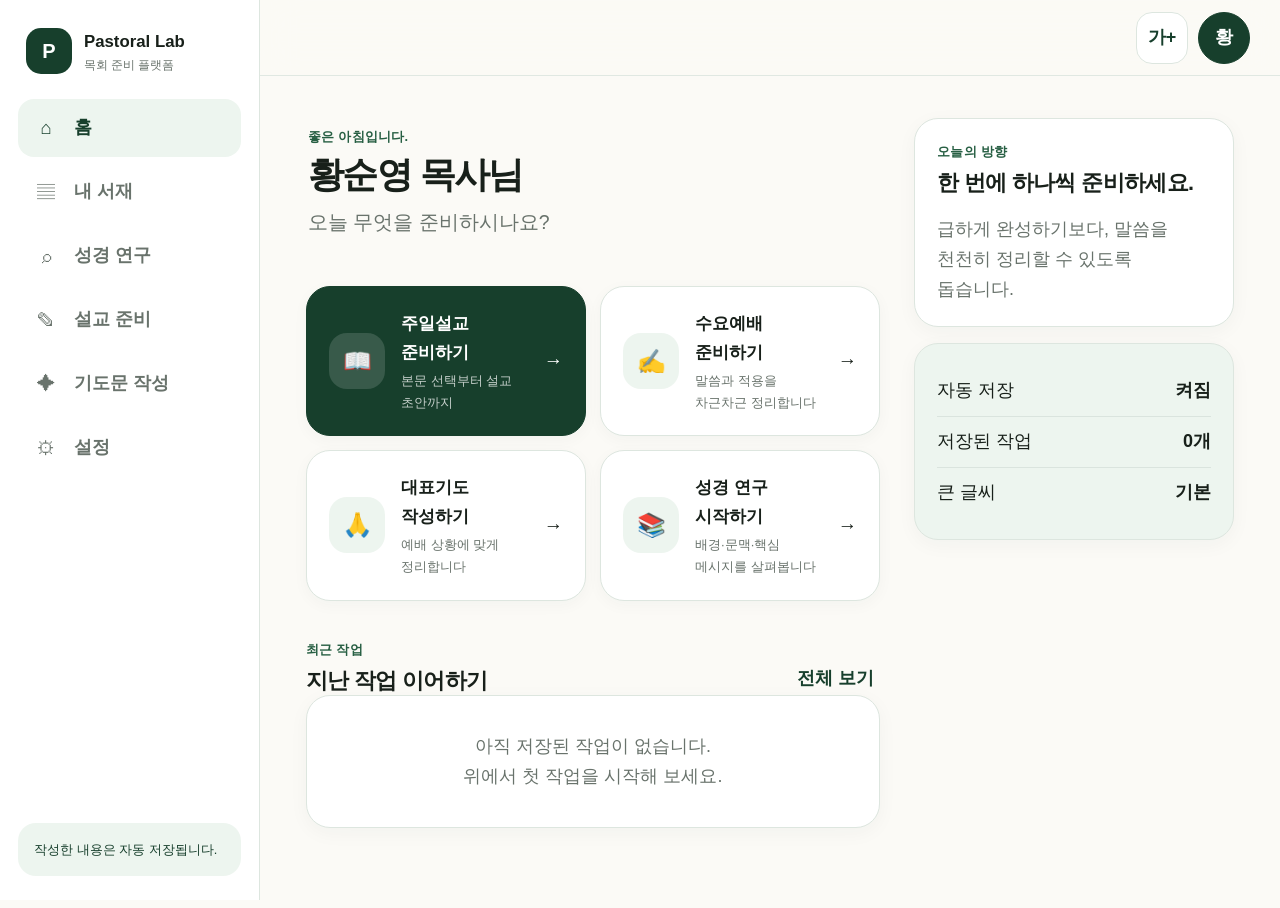
==== commit e651e851: "Add files via upload" ====
--- a/index.html
+++ b/index.html
@@ -1,166 +1,250 @@
 <!doctype html>
 <html lang="ko">
 <head>
-<meta charset="utf-8">
-<meta name="viewport" content="width=device-width,initial-scale=1,viewport-fit=cover">
-<meta name="theme-color" content="#173f2c">
-<title>목사님 서재 V8 | 화성 아가페교회</title>
-<link rel="stylesheet" href="styles.css">
-
+  <meta charset="utf-8">
+  <meta name="viewport" content="width=device-width,initial-scale=1,viewport-fit=cover">
+  <meta name="theme-color" content="#173f2c">
+  <meta name="description" content="목회자의 시간을 말씀과 사람에게 돌려드리는 목회 준비 플랫폼">
+  <title>Pastoral Lab</title>
+  <link rel="stylesheet" href="styles.css">
 </head>
 <body>
-<div class="app">
-<header class="top"><div class="toprow"><div class="brand"><div class="church">✝ 화성 아가페교회 · 황순영 목사님</div><div class="title" id="pageTitle">목사님 서재</div></div><button class="tool" onclick="changeFont()" aria-label="글씨 크기 변경">A+</button><button class="tool" onclick="speakCurrent()" aria-label="화면 읽어주기">🔊</button></div></header>
-<main>
-<section id="home" class="screen active">
-<div class="welcome-card">
-  <div class="welcome-label">디지털 목회 비서 · 화성 아가페교회</div>
-  <h1 id="greeting">안녕하세요, 황순영 목사님.</h1>
-  <p>오늘 무엇을 도와드릴까요?</p>
-</div>
-
-<div id="resumeCard"></div>
-
-<div class="home-menu">
-  <button class="home-tile" onclick="openScreen('search','성경 연구','navResearch')">
-    <span class="home-icon">📖</span>
-    <span><b>성경 연구</b><small>본문을 찾고 깊이 살펴봅니다</small></span>
-  </button>
-
-  <button class="home-tile" onclick="openSimpleTool('설교 준비')">
-    <span class="home-icon">✍️</span>
-    <span><b>설교 준비</b><small>설교 제목과 내용을 정리합니다</small></span>
-  </button>
-
-  <button class="home-tile ai-highlight" onclick="openScreen('aiHelp','AI 도움받기','navAI')">
-    <span class="home-icon">✨</span>
-    <span><b>AI 도움받기</b><small>할 일에 맞는 AI를 바로 엽니다</small></span>
-  </button>
-
-  <button class="home-tile" onclick="openPlan()">
-    <span class="home-icon">🗓️</span>
-    <span><b>앞으로의 계획</b><small>3년·5년·10년 계획을 적습니다</small></span>
-  </button>
-
-  <button class="home-tile" onclick="openScreen('notes','교회 자료','navNotes');renderNotes()">
-    <span class="home-icon">📂</span>
-    <span><b>교회 자료</b><small>연구와 기록을 모아 봅니다</small></span>
-  </button>
-
-  <button class="home-tile" onclick="openSimpleTool('기도수첩')">
-    <span class="home-icon">🙏</span>
-    <span><b>기도수첩</b><small>기도 제목과 심방 내용을 적습니다</small></span>
-  </button>
-</div>
-
-<button class="small-settings" onclick="openScreen('settings','설정 및 자료 관리')">⚙️ 글씨 크기와 자료 관리</button>
-</section>
-
-<section id="search" class="screen"><button class="back" onclick="goHome()">← 홈으로</button>
-<div class="card"><h2>통합 검색</h2><p class="meta">본문, 인물, 주제, 연구 항목과 내가 저장한 노트를 한 번에 찾습니다.</p>
-<div class="searchbox" style="border:1px solid var(--line)"><label class="sr-only" for="searchInput">통합 검색어</label><input id="searchInput" inputmode="search" placeholder="예: 사사기 6장, 기드온, 양털, 우상" autocomplete="off" oninput="showSearchHints(this.value)"><button onclick="runSearch('searchInput')">검색</button></div>
-<div id="searchHints"></div></div>
-<div class="search-tabs" aria-label="검색 결과 종류"><button class="search-tab active" data-filter="전체" onclick="setSearchFilter('전체',this)">전체</button><button class="search-tab" data-filter="본문" onclick="setSearchFilter('본문',this)">본문</button><button class="search-tab" data-filter="인물" onclick="setSearchFilter('인물',this)">인물</button><button class="search-tab" data-filter="주제" onclick="setSearchFilter('주제',this)">주제</button><button class="search-tab" data-filter="연구" onclick="setSearchFilter('연구',this)">연구 항목</button><button class="search-tab" data-filter="내 노트" onclick="setSearchFilter('내 노트',this)">내 노트</button></div>
-<div id="recentSearches"></div><div id="searchResults"></div></section>
-
-<section id="research" class="screen"><button class="back" onclick="goHome()">← 홈으로</button>
-<div class="research-head"><div class="meta">검증형 본문 연구 · 사사기 6장 골드 스탠더드 완성</div><h2 id="passageTitle" style="margin:4px 0">사사기 6장</h2><div class="question">왜 하나님은 미디안과의 전쟁보다 이스라엘 내부의 우상 문제를 먼저 다루게 하셨는가?</div><div class="progress"><span id="progressBar"></span></div><div class="meta" id="progressText">연구 진행 0%</div></div>
-<div class="summary-grid">
-<div class="summary-box"><b>핵심 메시지</b><p>구원은 외부의 위협만 제거하는 것이 아니라, 언약 백성 안의 불신앙과 우상을 다루는 하나님의 은혜로운 개입입니다.</p></div>
-<div class="summary-box"><b>본문의 긴장</b><p>“큰 용사”라 불린 기드온은 실제로 두려움과 질문으로 가득합니다.</p></div>
-<div class="summary-box"><b>해석 주의</b><p>양털 표징을 오늘의 보편적인 의사결정 공식으로 만들지 않습니다.</p></div>
-<div class="summary-box"><b>설교 방향</b><p>기드온의 영웅성보다 하나님의 임재와 구원의 주도권을 강조합니다.</p></div>
-</div>
-<div class="mode-row"><button id="quickBtn" class="active" onclick="setMode('quick')">5분 핵심 연구</button><button id="deepBtn" onclick="setMode('deep')">30분 깊이 연구</button></div>
-<div class="research-help"><b>사용 방법</b><br>아래 내용을 한 단계씩 읽고 <b>“읽음 · 다음 단계”</b>를 누르세요. 연구 내용과 진행률은 자동 저장됩니다.</div>
-<div class="step-status"><span class="step-pill" id="stepPill">1단계</span><span class="meta" id="stepCount">1 / 7</span></div>
-<div id="focusResearch"></div>
-<button class="roadmap-toggle" onclick="toggleRoadmap()" id="roadmapToggle">☰ 전체 연구 목차 보기</button>
-<div id="researchRoadmap" class="roadmap"></div>
-<div id="completeBanner"></div>
-<div class="card"><h3>본문 전체 메모</h3><textarea id="passageNote" class="notearea" placeholder="본문 전체에서 발견한 점과 연구 방향을 적으세요."></textarea><div class="autosave" id="passageSaveState">입력 즉시 자동 저장됩니다.</div><div class="note-tools"><button class="secondary" onclick="createNoteFromPassage('본문 관찰')">+ 본문 관찰 노트</button><button class="secondary" onclick="createNoteFromPassage('설교 아이디어')">+ 설교 아이디어</button></div><button class="secondary" onclick="toggleFavorite()" id="favBtn">☆ 즐겨찾기 추가</button></div>
-</section>
-
-<section id="notes" class="screen"><button class="back" onclick="goHome()">← 홈으로</button><div class="card"><h2>내 연구노트</h2><p class="meta">본문 관찰, 설교 아이디어, 적용, 확인 질문을 나누어 저장하고 검색할 수 있습니다.</p><button class="primary" onclick="openNoteEditor()">+ 새 연구노트 작성</button></div><div class="notes-toolbar"><div class="filter-row"><label class="sr-only" for="noteSearch">노트 검색</label><input id="noteSearch" placeholder="본문·제목·내용 검색" oninput="renderNotes()"><label class="sr-only" for="noteFilter">노트 종류</label><select id="noteFilter" onchange="renderNotes()"><option value="전체">전체 종류</option><option>본문 관찰</option><option>설교 아이디어</option><option>적용</option><option>확인 질문</option><option>기타</option></select></div><div class="count-box" id="noteCount">저장된 노트 0개</div></div><div id="noteEditor" class="note-form" style="display:none"><h3 id="noteEditorTitle">새 연구노트</h3><input type="hidden" id="editingNoteId"><label for="notePassage"><b>본문</b></label><input id="notePassage" class="field" placeholder="예: 사사기 6장"><label for="noteType"><b>노트 종류</b></label><select id="noteType" class="field"><option>본문 관찰</option><option>설교 아이디어</option><option>적용</option><option>확인 질문</option><option>기타</option></select><label for="noteTitle"><b>제목</b></label><input id="noteTitle" class="field" placeholder="노트 제목"><label for="noteBody"><b>내용</b></label><textarea id="noteBody" class="notearea" placeholder="연구 내용을 적으세요."></textarea><div class="autosave" id="noteEditorState"></div><div class="note-tools"><button class="primary" onclick="saveNoteEditor()">노트 저장</button><button class="secondary" onclick="closeNoteEditor()">취소</button></div></div><div id="notesList"></div></section>
-
-
-<section id="plan" class="screen">
-  <button class="back" onclick="goHome()">← 홈으로</button>
-  <div class="plan-hero">
-    <div class="eyebrow">아가페교회의 미래를 함께 정리합니다</div>
-    <h2>앞으로의 계획</h2>
-    <p>한 번에 다 쓰지 않아도 됩니다. 생각나는 만큼 적으면 자동으로 저장됩니다.</p>
-    <div class="plan-progress"><span id="planProgressBar"></span></div>
-    <div class="meta" id="planProgressText">작성 진행 0%</div>
+  <div class="app">
+    <aside class="sidebar" aria-label="주요 메뉴">
+      <button class="brand" data-screen="home" aria-label="Pastoral Lab 홈">
+        <span class="brand-mark">P</span>
+        <span class="brand-copy">
+          <strong>Pastoral Lab</strong>
+          <small>목회 준비 플랫폼</small>
+        </span>
+      </button>
+
+      <nav class="side-nav">
+        <button class="side-item active" data-screen="home"><span>⌂</span><b>홈</b></button>
+        <button class="side-item" data-screen="library"><span>▤</span><b>내 서재</b></button>
+        <button class="side-item" data-screen="research"><span>⌕</span><b>성경 연구</b></button>
+        <button class="side-item" data-new-type="주일설교"><span>✎</span><b>설교 준비</b></button>
+        <button class="side-item" data-new-type="대표기도"><span>✦</span><b>기도문 작성</b></button>
+        <button class="side-item" data-screen="settings"><span>⚙</span><b>설정</b></button>
+      </nav>
+
+      <div class="sidebar-note">
+        <p>작성한 내용은 자동 저장됩니다.</p>
+      </div>
+    </aside>
+
+    <div class="main-shell">
+      <header class="topbar">
+        <button class="mobile-brand" data-screen="home">
+          <span class="brand-mark">P</span>
+          <strong>Pastoral Lab</strong>
+        </button>
+        <div class="top-actions">
+          <button class="text-button" id="fontButton">가+</button>
+          <button class="profile-button" data-screen="settings" id="profileButton">황</button>
+        </div>
+      </header>
+
+      <main>
+        <section class="screen active" id="home">
+          <div class="home-layout">
+            <div class="home-main">
+              <div class="greeting">
+                <p class="eyebrow" id="timeGreeting">좋은 아침입니다.</p>
+                <h1><span id="pastorName">황순영</span> 목사님</h1>
+                <p class="lead">오늘 무엇을 준비하시나요?</p>
+              </div>
+
+              <div class="action-grid">
+                <button class="action-card featured" data-new-type="주일설교">
+                  <span class="action-icon">📖</span>
+                  <span class="action-copy">
+                    <strong>주일설교 준비하기</strong>
+                    <small>본문 선택부터 설교 초안까지</small>
+                  </span>
+                  <span class="arrow">→</span>
+                </button>
+
+                <button class="action-card" data-new-type="수요예배">
+                  <span class="action-icon">✍️</span>
+                  <span class="action-copy">
+                    <strong>수요예배 준비하기</strong>
+                    <small>말씀과 적용을 차근차근 정리합니다</small>
+                  </span>
+                  <span class="arrow">→</span>
+                </button>
+
+                <button class="action-card" data-new-type="대표기도">
+                  <span class="action-icon">🙏</span>
+                  <span class="action-copy">
+                    <strong>대표기도 작성하기</strong>
+                    <small>예배 상황에 맞게 정리합니다</small>
+                  </span>
+                  <span class="arrow">→</span>
+                </button>
+
+                <button class="action-card" data-screen="research">
+                  <span class="action-icon">📚</span>
+                  <span class="action-copy">
+                    <strong>성경 연구 시작하기</strong>
+                    <small>배경·문맥·핵심 메시지를 살펴봅니다</small>
+                  </span>
+                  <span class="arrow">→</span>
+                </button>
+              </div>
+
+              <section class="section">
+                <div class="section-head">
+                  <div>
+                    <p class="eyebrow">최근 작업</p>
+                    <h2>지난 작업 이어하기</h2>
+                  </div>
+                  <button class="link-button" data-screen="library">전체 보기</button>
+                </div>
+                <div id="resumeCard"></div>
+              </section>
+            </div>
+
+            <aside class="home-side">
+              <section class="info-card">
+                <p class="eyebrow">오늘의 방향</p>
+                <h2>한 번에 하나씩 준비하세요.</h2>
+                <p>급하게 완성하기보다, 말씀을 천천히 정리할 수 있도록 돕습니다.</p>
+              </section>
+
+              <section class="info-card muted-card">
+                <div class="info-row">
+                  <span>자동 저장</span>
+                  <strong>켜짐</strong>
+                </div>
+                <div class="info-row">
+                  <span>저장된 작업</span>
+                  <strong id="workCount">0개</strong>
+                </div>
+                <div class="info-row">
+                  <span>큰 글씨</span>
+                  <strong id="fontState">기본</strong>
+                </div>
+              </section>
+            </aside>
+          </div>
+        </section>
+
+        <section class="screen" id="library">
+          <div class="page-head">
+            <div>
+              <p class="eyebrow">나의 기록</p>
+              <h1>내 서재</h1>
+              <p>설교와 기도문, 성경 연구 기록을 한곳에서 찾습니다.</p>
+            </div>
+            <button class="primary-button compact" data-new-type="주일설교">새 작업 시작</button>
+          </div>
+
+          <div class="filter-row">
+            <button class="filter active" data-filter="전체">전체</button>
+            <button class="filter" data-filter="설교">설교</button>
+            <button class="filter" data-filter="기도">기도</button>
+            <button class="filter" data-filter="연구">연구</button>
+          </div>
+          <div id="libraryList" class="library-grid"></div>
+        </section>
+
+        <section class="screen" id="research">
+          <div class="content-narrow">
+            <div class="page-head simple">
+              <div>
+                <p class="eyebrow">성경 연구</p>
+                <h1>어떤 본문을 살펴볼까요?</h1>
+                <p>본문을 입력하면 연구 노트를 바로 시작할 수 있습니다.</p>
+              </div>
+            </div>
+
+            <form class="form-card" id="researchForm">
+              <label for="passageInput">성경 본문</label>
+              <input id="passageInput" placeholder="예: 창세기 22장 1–19절" required>
+
+              <label for="researchQuestion">궁금한 점 <span>(선택)</span></label>
+              <textarea id="researchQuestion" placeholder="예: 하나님은 왜 아브라함을 시험하셨을까?"></textarea>
+
+              <button class="primary-button" type="submit">성경 연구 시작하기</button>
+            </form>
+          </div>
+        </section>
+
+        <section class="screen" id="editor">
+          <div class="editor-layout">
+            <section class="editor-main">
+              <div class="editor-head">
+                <div>
+                  <p class="eyebrow" id="editorType">주일설교</p>
+                  <h1 id="editorTitle">새 작업</h1>
+                </div>
+                <span class="save-state" id="saveState">저장됨</span>
+              </div>
+
+              <div class="editor-form">
+                <label for="workTitle">제목</label>
+                <input id="workTitle" placeholder="설교 제목 또는 작업 이름">
+
+                <label for="workPassage">본문 또는 예배 상황</label>
+                <input id="workPassage" placeholder="예: 요한복음 15장 1–8절">
+
+                <label for="workBody">내용</label>
+                <textarea id="workBody" class="editor-textarea" placeholder="묵상한 내용과 설교의 흐름을 편하게 적으세요."></textarea>
+              </div>
+            </section>
+
+            <aside class="editor-side">
+              <section class="info-card sticky-card">
+                <p class="eyebrow">작성 진행</p>
+                <div class="progress-track"><span id="progressBar"></span></div>
+                <p class="progress-text" id="progressText">작성 진행 0%</p>
+                <button class="secondary-button" id="finishButton">오늘은 여기까지</button>
+                <button class="ghost-button" data-screen="library">내 서재 보기</button>
+              </section>
+            </aside>
+          </div>
+        </section>
+
+        <section class="screen" id="settings">
+          <div class="content-narrow">
+            <div class="page-head simple">
+              <div>
+                <p class="eyebrow">환경 설정</p>
+                <h1>설정</h1>
+                <p>사용하기 편한 상태로 맞춰두세요.</p>
+              </div>
+            </div>
+
+            <div class="settings-grid">
+              <section class="form-card">
+                <h2>기본 정보</h2>
+                <label for="nameInput">목사님 성함</label>
+                <input id="nameInput" placeholder="성함">
+                <button class="primary-button" id="saveNameButton">이름 저장하기</button>
+              </section>
+
+              <section class="form-card">
+                <h2>자료 관리</h2>
+                <p class="muted">이 기기에 저장된 작업을 백업하거나 초기화합니다.</p>
+                <button class="secondary-button" id="backupButton">자료 백업하기</button>
+                <button class="danger-button" id="resetButton">모든 자료 지우기</button>
+              </section>
+            </div>
+          </div>
+        </section>
+      </main>
+    </div>
+
+    <nav class="bottom-nav" aria-label="모바일 주요 메뉴">
+      <button class="bottom-item active" data-screen="home"><span>⌂</span>홈</button>
+      <button class="bottom-item" data-screen="library"><span>▤</span>내 서재</button>
+      <button class="bottom-item" data-screen="research"><span>⌕</span>성경 연구</button>
+      <button class="bottom-item" data-screen="settings"><span>⚙</span>설정</button>
+    </nav>
   </div>
 
-  <div class="plan-tabs" role="tablist" aria-label="계획 단계">
-    <button class="plan-tab active" onclick="goPlanStep(0)">현재</button>
-    <button class="plan-tab" onclick="goPlanStep(1)">비전</button>
-    <button class="plan-tab" onclick="goPlanStep(2)">올해</button>
-    <button class="plan-tab" onclick="goPlanStep(3)">3년</button>
-    <button class="plan-tab" onclick="goPlanStep(4)">5년</button>
-    <button class="plan-tab" onclick="goPlanStep(5)">10년</button>
-    <button class="plan-tab" onclick="goPlanStep(6)">실행</button>
-  </div>
-
-  <div id="planStepCard"></div>
-
-  <div class="plan-nav">
-    <button class="secondary" id="planPrev" onclick="movePlanStep(-1)">← 이전</button>
-    <button class="primary" id="planNext" onclick="movePlanStep(1)">다음 단계 →</button>
-  </div>
-
-  <div class="card plan-summary-card">
-    <h3>계획서 미리보기</h3>
-    <p class="meta">작성한 내용을 한 문서로 모아 확인할 수 있습니다.</p>
-    <div id="planSummary" class="plan-summary"></div>
-    <div class="plan-actions">
-      <button class="secondary" onclick="copyPlanSummary()">계획서 복사</button>
-      <button class="secondary" onclick="downloadPlanSummary()">문서로 저장</button>
-    </div>
-  </div>
-</section>
-
-<section id="simpleTool" class="screen"><button class="back" onclick="goHome()">← 홈으로</button><div class="card"><h2 id="simpleTitle">목회 노트</h2><label for="simpleSubject"><b>제목 또는 상황</b></label><input id="simpleSubject" style="width:100%;padding:15px;border:1px solid var(--line);border-radius:15px;margin:8px 0 14px" placeholder="예: 주일예배 대표기도"><label for="simpleText"><b>내용</b></label><textarea id="simpleText" class="notearea" placeholder="내용을 작성하세요."></textarea><div class="meta">자동 저장됩니다.</div><button class="secondary" onclick="copySimple()">내용 복사</button></div></section>
-
-<section id="aiHelp" class="screen">
-<button class="back" onclick="goHome()">← 홈으로</button>
-
-<div class="simple-head">
-  <div class="eyebrow">AI 도움받기</div>
-  <h2>무엇을 하시겠습니까?</h2>
-  <p>AI 이름을 고르지 않아도 됩니다. 하실 일을 누르면 알맞은 AI와 질문 문장을 알려드립니다.</p>
-</div>
-
-<div class="ai-task-grid" id="aiTaskGrid">
-  <button class="ai-task-button" onclick="openAiTask('sermon')"><span>✍️</span><b>설교 원고 쓰기</b><small>개요·원고·적용을 정리합니다</small></button>
-  <button class="ai-task-button" onclick="openAiTask('bible')"><span>📖</span><b>성경 본문 연구</b><small>배경·문맥·핵심을 살펴봅니다</small></button>
-  <button class="ai-task-button" onclick="openAiTask('prayer')"><span>🙏</span><b>대표기도 준비</b><small>예배 상황에 맞는 기도문을 만듭니다</small></button>
-  <button class="ai-task-button" onclick="openAiTask('poster')"><span>🖼️</span><b>행사 포스터 만들기</b><small>이미지 제작용 설명을 준비합니다</small></button>
-  <button class="ai-task-button" onclick="openAiTask('pdf')"><span>📄</span><b>긴 문서·PDF 읽기</b><small>자료를 요약하고 질문합니다</small></button>
-  <button class="ai-task-button" onclick="openAiTask('search')"><span>🔎</span><b>인터넷 자료 찾기</b><small>최신 정보와 참고자료를 찾습니다</small></button>
-  <button class="ai-task-button" onclick="openAiTask('translate')"><span>🌏</span><b>번역하기</b><small>한국어·일본어 등으로 자연스럽게 옮깁니다</small></button>
-  <button class="ai-task-button" onclick="openAiTask('meeting')"><span>📝</span><b>회의록 정리</b><small>회의 내용을 결정사항과 할 일로 나눕니다</small></button>
-</div>
-
-<div id="aiTaskDetail" class="ai-task-detail" hidden></div>
-
-<div class="help-note">
-  <b>사용 순서</b>
-  <p>① 할 일 선택 → ② 추천 AI 확인 → ③ 질문 문장 복사 → ④ AI 열기 순서로 사용하세요.</p>
-</div>
-</section>
-
-<section id="settings" class="screen"><button class="back" onclick="goHome()">← 홈으로</button><div class="card"><h2>설정 및 자료 관리</h2><button class="secondary" onclick="changeFont()">글씨 크기 변경</button><button class="secondary" onclick="exportData()">저장 자료 백업</button><label class="secondary" style="display:block;text-align:center;cursor:pointer">백업 자료 복원<input type="file" accept=".json,application/json" onchange="importData(event)" style="display:none"></label><button class="danger" onclick="clearData()">이 휴대폰의 저장 자료 모두 삭제</button><div class="warning" style="margin-top:16px"><b>현재 저장 방식</b><br>로그인 없이 이 기기의 브라우저에만 저장됩니다. 기기 변경 전에는 반드시 백업해 주세요.</div></div></section>
-</main>
-<nav>
-<button id="navHome" class="active" onclick="goHome()"><span>🏠</span>홈</button>
-<button id="navResearch" onclick="openScreen('search','성경 연구','navResearch')"><span>📖</span>성경</button>
-<button id="navAI" onclick="openScreen('aiHelp','AI 도움받기','navAI')"><span>✨</span>AI 도움</button>
-<button id="navNotes" onclick="openScreen('notes','교회 자료','navNotes');renderNotes()"><span>📂</span>자료</button>
-</nav>
-</div><div id="toast" class="toast">저장되었습니다</div>
-<script src="app.js" defer></script>
-
-</body></html>
+  <div class="toast" id="toast" role="status" aria-live="polite"></div>
+  <script src="app.js"></script>
+</body>
+</html>
--- a/styles.css
+++ b/styles.css
@@ -1,115 +1,204 @@
-:root{--green:#173f2c;--green2:#245b40;--mint:#edf6f0;--paper:#fbfcfb;--ink:#172019;--muted:#66736a;--line:#d7e3da;--danger:#8b2f2f;--base:20px;--radius:20px}
-*{box-sizing:border-box}html{background:#eef3ef}body{margin:0;color:var(--ink);background:linear-gradient(#eef3ef,#f8faf8 180px);font-family:-apple-system,BlinkMacSystemFont,"Apple SD Gothic Neo","Noto Sans KR","Malgun Gothic",sans-serif;font-size:var(--base);line-height:1.72;word-break:keep-all}button,input,textarea,select{font:inherit}button{cursor:pointer}.app{max-width:620px;min-height:100vh;margin:auto;background:rgba(255,255,255,.97);padding-bottom:96px}.top{position:sticky;top:0;z-index:20;background:rgba(255,255,255,.96);backdrop-filter:blur(16px);border-bottom:1px solid var(--line);padding:12px 18px}.toprow{display:flex;gap:10px;align-items:center}.brand{flex:1}.church{font-size:.76em;color:var(--green2);font-weight:800}.title{font-size:1.45em;font-weight:950;letter-spacing:-.04em}.tool{min-width:54px;min-height:54px;border:1px solid var(--line);background:#fff;border-radius:15px;font-weight:900;color:var(--green)}main{padding:20px}.screen{display:none}.screen.active{display:block}.hero{padding:24px;border-radius:26px;background:linear-gradient(145deg,var(--green),#2c6648);color:#fff}.hero h1{font-size:1.55em;line-height:1.3;margin:5px 0}.hero p{margin:4px 0;opacity:.9}.searchbox{margin-top:18px;background:#fff;padding:8px;border-radius:18px;display:flex;gap:8px}.searchbox input{flex:1;border:0;outline:0;padding:12px;color:var(--ink);min-width:0}.searchbox button{border:0;border-radius:13px;padding:0 18px;background:var(--green);color:#fff;font-weight:900}.suggestions{display:flex;gap:8px;flex-wrap:wrap;margin-top:12px}.chip{border:1px solid rgba(255,255,255,.38);color:#fff;background:rgba(255,255,255,.12);border-radius:999px;padding:8px 12px}.section-title{font-size:1.12em;font-weight:950;margin:28px 2px 12px}.card{border:1px solid var(--line);background:#fff;border-radius:var(--radius);padding:20px;margin:12px 0;box-shadow:0 5px 18px rgba(23,63,44,.05)}.card h2,.card h3{margin:0 0 8px;line-height:1.35}.big-action{width:100%;min-height:72px;border:1px solid var(--line);background:#fff;border-radius:19px;padding:16px 18px;margin:8px 0;display:flex;align-items:center;gap:14px;text-align:left;color:var(--ink)}.big-action .ico{font-size:1.5em;width:46px}.big-action b{display:block;font-size:1.08em}.big-action small{display:block;color:var(--muted);margin-top:2px}.primary,.secondary,.danger{width:100%;min-height:60px;border-radius:16px;padding:14px 18px;font-weight:950;margin-top:10px}.primary{border:0;background:var(--green);color:#fff}.secondary{border:1px solid var(--line);background:var(--mint);color:var(--green)}.danger{border:1px solid #ecd1d1;background:#fff4f4;color:var(--danger)}.back{min-height:54px;border:0;background:transparent;color:var(--green);font-weight:950;padding:0 0 12px}.research-head{background:var(--mint);border:1px solid var(--line);border-radius:24px;padding:22px}.question{font-size:1.35em;font-weight:950;line-height:1.45;color:var(--green)}.meta{color:var(--muted);font-size:.85em}.progress{height:14px;background:#dce8df;border-radius:999px;overflow:hidden;margin:13px 0}.progress span{display:block;height:100%;background:var(--green);width:0;transition:.25s}.mode-row{display:grid;grid-template-columns:1fr 1fr;gap:10px;margin:14px 0}.mode-row button{min-height:58px;border:1px solid var(--line);background:#fff;border-radius:15px;font-weight:900}.mode-row button.active{background:var(--green);color:#fff;border-color:var(--green)}.accordion{width:100%;border:1px solid var(--line);border-radius:18px;background:#fff;margin:10px 0;overflow:hidden}.acc-head{width:100%;border:0;background:#fff;min-height:70px;padding:16px;display:flex;align-items:center;gap:12px;text-align:left;color:var(--ink);font-weight:950}.acc-head .done{margin-left:auto;color:var(--green)}.acc-body{display:none;border-top:1px solid var(--line);padding:18px;background:var(--paper)}.accordion.open .acc-body{display:block}.acc-body h4{margin:16px 0 6px}.acc-body ul{padding-left:22px}.tag{display:inline-block;border-radius:999px;padding:4px 9px;font-size:.76em;font-weight:900;margin-right:5px}.fact{background:#e8f3eb;color:#245b40}.view{background:#fff3da;color:#735314}.debate{background:#f4eaf5;color:#6c3c70}.warning{border-left:5px solid #b77a20;background:#fff8e9;padding:14px;border-radius:12px}.notearea{width:100%;min-height:180px;border:1px solid #c9d8cd;border-radius:16px;padding:16px;background:#fff;outline:none}.notearea:focus,input:focus{box-shadow:0 0 0 4px rgba(36,91,64,.1);border-color:var(--green2)}.list-item{border:1px solid var(--line);border-radius:16px;padding:15px;margin:9px 0;background:#fff}.empty{color:var(--muted);text-align:center;padding:28px}.sr-only{position:absolute;width:1px;height:1px;padding:0;margin:-1px;overflow:hidden;clip:rect(0,0,0,0);white-space:nowrap;border:0}nav{position:fixed;bottom:0;left:50%;transform:translateX(-50%);width:min(620px,100%);display:grid;grid-template-columns:repeat(4,1fr);background:rgba(255,255,255,.97);border-top:1px solid var(--line);padding:7px 8px calc(7px + env(safe-area-inset-bottom));z-index:30}nav button{border:0;background:transparent;min-height:60px;color:#738078;font-size:.72em;font-weight:900}nav button span{display:block;font-size:1.55em;line-height:1.1}nav button.active{color:var(--green)}.toast{display:none;position:fixed;z-index:50;bottom:105px;left:50%;transform:translateX(-50%);background:#172019;color:#fff;padding:12px 18px;border-radius:999px;font-weight:900;white-space:nowrap}.toast.show{display:block}.quick-only{display:block}.deep-only{display:none}body.deep .deep-only{display:block}body.deep .quick-only{display:block}
-.summary-grid{display:grid;grid-template-columns:1fr 1fr;gap:10px;margin:14px 0}.summary-box{border:1px solid var(--line);border-radius:17px;padding:15px;background:#fff}.summary-box b{display:block;color:var(--green);margin-bottom:5px}.summary-box p{margin:0;font-size:.9em}.step-status{display:flex;justify-content:space-between;align-items:center;gap:10px;margin:22px 0 10px}.step-pill{display:inline-block;background:var(--green);color:#fff;border-radius:999px;padding:6px 12px;font-size:.78em;font-weight:950}.focus-card{border:2px solid var(--green);background:#fff;border-radius:24px;overflow:hidden;box-shadow:0 8px 24px rgba(23,63,44,.08)}.focus-title{padding:18px 20px;background:var(--mint);display:flex;align-items:center;gap:12px}.focus-title .focus-icon{font-size:1.55em}.focus-title h3{margin:0;font-size:1.2em}.focus-content{padding:20px}.focus-content p:first-child{margin-top:0}.step-actions{display:grid;grid-template-columns:1fr 1fr;gap:10px;margin-top:14px}.step-actions button{min-height:60px;border-radius:16px;font-weight:950}.prev-btn{border:1px solid var(--line);background:#fff;color:var(--green)}.next-btn{border:0;background:var(--green);color:#fff}.roadmap-toggle{width:100%;min-height:58px;border:1px solid var(--line);border-radius:16px;background:#fff;color:var(--green);font-weight:950;margin:14px 0}.roadmap{display:none}.roadmap.show{display:block}.roadmap-item{width:100%;min-height:62px;border:1px solid var(--line);background:#fff;border-radius:15px;margin:7px 0;padding:12px 14px;display:flex;align-items:center;gap:10px;text-align:left;color:var(--ink)}.roadmap-item.active{border:2px solid var(--green);background:var(--mint)}.roadmap-item .num{width:34px;height:34px;border-radius:50%;display:grid;place-items:center;background:var(--mint);color:var(--green);font-weight:950;flex:0 0 auto}.roadmap-item.done .num{background:var(--green);color:#fff}.research-help{border-left:5px solid var(--green);background:var(--mint);padding:14px 16px;border-radius:13px;margin:14px 0}.complete-banner{background:var(--green);color:#fff;border-radius:22px;padding:22px;text-align:center;margin:14px 0}.complete-banner h3{margin:0 0 5px}.complete-banner p{margin:0;opacity:.9}.note-tools{display:grid;grid-template-columns:1fr 1fr;gap:10px;margin:12px 0}.note-tools button{min-height:56px;border-radius:15px;font-weight:900}.note-tabs{display:flex;gap:8px;overflow-x:auto;padding:2px 0 8px}.note-tab{white-space:nowrap;border:1px solid var(--line);background:#fff;color:var(--green);border-radius:999px;padding:9px 13px;font-weight:900}.note-tab.active{background:var(--green);color:#fff}.note-form{border:1px solid var(--line);border-radius:20px;background:var(--mint);padding:16px;margin:12px 0}.field{width:100%;border:1px solid #c9d8cd;border-radius:14px;padding:14px;background:#fff;margin:6px 0 12px}.notes-toolbar{position:sticky;top:91px;z-index:10;background:rgba(255,255,255,.97);padding:10px 0}.note-card{border:1px solid var(--line);border-radius:18px;padding:16px;margin:10px 0;background:#fff}.note-card h3{margin:3px 0 8px}.note-card p{margin:8px 0}.note-card .actions{display:grid;grid-template-columns:1fr 1fr;gap:8px;margin-top:12px}.note-card .actions button{min-height:48px;border-radius:13px;font-weight:900}.mini-btn{border:1px solid var(--line);background:#fff;color:var(--green)}.delete-btn{border:1px solid #ecd1d1;background:#fff4f4;color:var(--danger)}.type-badge{display:inline-block;background:var(--mint);color:var(--green);border-radius:999px;padding:4px 9px;font-size:.74em;font-weight:900}.note-date{font-size:.76em;color:var(--muted)}.filter-row{display:grid;grid-template-columns:1fr auto;gap:8px}.filter-row input,.filter-row select{min-height:54px;border:1px solid var(--line);border-radius:14px;padding:10px 12px;background:#fff}.count-box{background:var(--mint);border-radius:15px;padding:12px 14px;color:var(--green);font-weight:900;margin:10px 0}.autosave{color:var(--green);font-size:.78em;font-weight:800;min-height:1.4em}.step-note-box{margin-top:16px;border-top:1px solid var(--line);padding-top:14px}.step-note-box textarea{min-height:120px}.note-preview{max-height:145px;overflow:hidden;position:relative}.note-preview.expanded{max-height:none}.note-preview:not(.expanded):after{content:"";position:absolute;left:0;right:0;bottom:0;height:45px;background:linear-gradient(transparent,#fff)}@media(max-width:430px){.note-tools,.note-card .actions{grid-template-columns:1fr}.notes-toolbar{top:88px}}@media(max-width:430px){.summary-grid{grid-template-columns:1fr}.step-actions{grid-template-columns:1fr}}@media(max-width:380px){:root{--base:18px}.tool{min-width:50px}.top{padding:10px 12px}main{padding:16px}}
+:root{
+  --green:#173f2c;
+  --green2:#275f43;
+  --mint:#edf5ef;
+  --warm:#fbfaf6;
+  --white:#fff;
+  --ink:#18201a;
+  --muted:#69736c;
+  --line:#dde6df;
+  --danger:#963b3b;
+  --shadow:0 14px 36px rgba(23,63,44,.08);
+  --radius:24px;
+  --base:18px;
+}
+*{box-sizing:border-box}
+html{background:var(--warm)}
+body{
+  margin:0;background:var(--warm);color:var(--ink);
+  font-family:-apple-system,BlinkMacSystemFont,"Apple SD Gothic Neo","Noto Sans KR","Malgun Gothic",sans-serif;
+  font-size:var(--base);line-height:1.65;word-break:keep-all
+}
+button,input,textarea{font:inherit}
+button{cursor:pointer}
+button:focus-visible,input:focus-visible,textarea:focus-visible{
+  outline:4px solid rgba(39,95,67,.18);outline-offset:2px
+}
+.app{min-height:100vh}
+.sidebar{
+  position:fixed;left:0;top:0;bottom:0;width:260px;padding:24px 18px;
+  background:#fff;border-right:1px solid var(--line);display:flex;flex-direction:column;z-index:40
+}
+.brand,.mobile-brand{
+  border:0;background:transparent;color:var(--ink);display:flex;align-items:center;gap:12px;text-align:left
+}
+.brand{padding:4px 8px 24px;width:100%}
+.brand-mark{
+  width:46px;height:46px;border-radius:15px;background:var(--green);color:#fff;
+  display:grid;place-items:center;font-weight:900;font-size:1.25rem;flex:0 0 auto
+}
+.brand-copy strong{display:block;font-size:1.05rem}
+.brand-copy small{display:block;color:var(--muted);font-size:.72rem}
+.side-nav{display:grid;gap:6px}
+.side-item{
+  width:100%;min-height:58px;border:0;border-radius:16px;background:transparent;color:var(--muted);
+  display:flex;align-items:center;gap:14px;padding:12px 14px;text-align:left
+}
+.side-item span{width:28px;text-align:center;font-size:1.15rem}
+.side-item b{font-weight:850}
+.side-item:hover,.side-item.active{background:var(--mint);color:var(--green)}
+.sidebar-note{
+  margin-top:auto;padding:16px;border-radius:18px;background:var(--mint);color:var(--green);font-size:.8rem
+}
+.sidebar-note p{margin:0}
+.main-shell{margin-left:260px;min-height:100vh}
+.topbar{
+  position:sticky;top:0;z-index:30;min-height:76px;padding:10px 30px;
+  background:rgba(251,250,246,.9);backdrop-filter:blur(18px);
+  border-bottom:1px solid rgba(221,230,223,.9);display:flex;justify-content:flex-end;align-items:center
+}
+.mobile-brand{display:none}
+.top-actions{display:flex;gap:10px}
+.text-button,.profile-button{
+  min-width:52px;min-height:52px;border:1px solid var(--line);background:#fff;border-radius:16px;color:var(--green);font-weight:900
+}
+.profile-button{border-radius:50%;background:var(--green);color:#fff;border-color:var(--green)}
+main{max-width:1440px;margin:0 auto;padding:42px 46px 80px}
+.screen{display:none}.screen.active{display:block}
+.home-layout{display:grid;grid-template-columns:minmax(0,1fr) 320px;gap:34px;align-items:start}
+.greeting{padding:8px 2px 28px}
+.eyebrow{margin:0 0 6px;color:var(--green2);font-size:.8rem;font-weight:850;letter-spacing:.02em}
+h1,h2,p{margin-top:0}
+h1{font-size:2.25rem;line-height:1.2;letter-spacing:-.045em;margin-bottom:10px}
+h2{font-size:1.35rem;line-height:1.35;letter-spacing:-.03em}
+.lead{font-size:1.22rem;color:var(--muted)}
+.action-grid{display:grid;grid-template-columns:repeat(2,minmax(0,1fr));gap:14px}
+.action-card{
+  min-height:132px;border:1px solid var(--line);border-radius:24px;background:#fff;padding:22px;
+  display:grid;grid-template-columns:56px 1fr auto;gap:16px;align-items:center;text-align:left;color:var(--ink);
+  transition:.18s;box-shadow:0 4px 16px rgba(23,63,44,.035)
+}
+.action-card:hover{transform:translateY(-2px);box-shadow:var(--shadow)}
+.action-card.featured{background:var(--green);color:#fff;border-color:var(--green)}
+.action-icon{width:56px;height:56px;border-radius:18px;background:var(--mint);display:grid;place-items:center;font-size:1.45rem}
+.featured .action-icon{background:rgba(255,255,255,.14)}
+.action-copy strong{display:block;font-size:1.08rem}
+.action-copy small{display:block;margin-top:4px;color:var(--muted);font-size:.82rem}
+.featured .action-copy small{color:rgba(255,255,255,.75)}
+.arrow{font-size:1.2rem;font-weight:900}
+.section{margin-top:38px}
+.section-head,.page-head,.editor-head{
+  display:flex;justify-content:space-between;align-items:flex-end;gap:20px
+}
+.section-head h2{margin-bottom:0}
+.link-button{border:0;background:transparent;color:var(--green);font-weight:850}
+.resume-card,.empty-card,.info-card,.form-card,.library-item{
+  border:1px solid var(--line);border-radius:24px;background:#fff;padding:22px;
+  box-shadow:0 5px 20px rgba(23,63,44,.04)
+}
+.resume-card{display:grid;grid-template-columns:1fr auto;gap:18px;align-items:center}
+.resume-card h3{margin:5px 0 8px;font-size:1.25rem}
+.resume-meta{color:var(--muted);font-size:.84rem;margin:0}
+.resume-right{min-width:180px}
+.resume-progress,.progress-track{height:11px;background:#e5ece7;border-radius:999px;overflow:hidden}
+.resume-progress span,.progress-track span{display:block;height:100%;background:var(--green);border-radius:inherit}
+.resume-button,.primary-button,.secondary-button,.danger-button,.ghost-button{
+  width:100%;min-height:58px;border-radius:16px;padding:13px 18px;font-weight:900
+}
+.resume-button,.primary-button{border:0;background:var(--green);color:#fff}
+.secondary-button{border:1px solid var(--line);background:var(--mint);color:var(--green)}
+.ghost-button{border:1px solid var(--line);background:#fff;color:var(--green);margin-top:10px}
+.danger-button{border:1px solid #ecd3d3;background:#fff4f4;color:var(--danger);margin-top:10px}
+.compact{width:auto;min-width:150px}
+.home-side{display:grid;gap:16px}
+.info-card p:last-child{margin-bottom:0;color:var(--muted)}
+.muted-card{background:var(--mint)}
+.info-row{display:flex;justify-content:space-between;gap:20px;padding:10px 0;border-bottom:1px solid rgba(23,63,44,.09)}
+.info-row:last-child{border-bottom:0}
+.page-head{margin-bottom:26px}
+.page-head p{color:var(--muted);margin-bottom:0}
+.page-head.simple{align-items:flex-start}
+.filter-row{display:flex;gap:8px;overflow-x:auto;margin-bottom:18px}
+.filter{min-height:48px;padding:8px 16px;border:1px solid var(--line);background:#fff;color:var(--green);border-radius:999px;font-weight:850;white-space:nowrap}
+.filter.active{background:var(--green);color:#fff;border-color:var(--green)}
+.library-grid{display:grid;grid-template-columns:repeat(3,minmax(0,1fr));gap:14px}
+.library-item h3{margin:7px 0 8px}
+.library-item p{color:var(--muted);font-size:.84rem}
+.item-kind{display:inline-block;background:var(--mint);color:var(--green);padding:5px 9px;border-radius:999px;font-size:.72rem;font-weight:900}
+.item-button{width:100%;min-height:52px;border:1px solid var(--line);background:#fff;border-radius:14px;color:var(--green);font-weight:850}
+.content-narrow{max-width:860px;margin:0 auto}
+.form-card{display:grid;gap:8px}
+.form-card h2{margin-bottom:4px}
+.form-card label,.editor-form label{font-weight:850;margin-top:8px}
+.form-card label span{color:var(--muted);font-weight:600}
+input,textarea{
+  width:100%;border:1px solid #cfdad2;background:#fff;border-radius:17px;padding:16px;color:var(--ink)
+}
+input{min-height:60px}
+textarea{min-height:160px;resize:vertical}
+.editor-layout{display:grid;grid-template-columns:minmax(0,1fr) 300px;gap:30px}
+.editor-main{min-width:0}
+.save-state{background:var(--mint);color:var(--green);padding:8px 12px;border-radius:999px;font-size:.76rem;font-weight:900}
+.editor-form{display:grid;gap:8px}
+.editor-textarea{min-height:520px}
+.sticky-card{position:sticky;top:104px}
+.progress-text{color:var(--muted);font-size:.82rem;margin:8px 0 18px}
+.settings-grid{display:grid;grid-template-columns:1fr 1fr;gap:16px}
+.muted{color:var(--muted)}
+.bottom-nav{display:none}
+.empty-card{text-align:center;color:var(--muted);padding:36px}
+.toast{
+  position:fixed;left:50%;bottom:30px;transform:translate(-50%,14px);z-index:100;
+  opacity:0;pointer-events:none;background:#172019;color:#fff;padding:12px 18px;border-radius:999px;
+  font-size:.82rem;font-weight:850;transition:.2s;white-space:nowrap
+}
+.toast.show{opacity:1;transform:translate(-50%,0)}
+body.large-text{--base:20px}
 
-.search-tabs{display:flex;gap:8px;overflow-x:auto;padding:2px 0 10px}.search-tab{white-space:nowrap;border:1px solid var(--line);background:#fff;color:var(--green);border-radius:999px;padding:9px 14px;font-weight:900}.search-tab.active{background:var(--green);color:#fff}.search-status{display:flex;justify-content:space-between;align-items:center;gap:10px;margin:14px 2px 8px}.search-result{border:1px solid var(--line);border-radius:18px;background:#fff;padding:17px;margin:10px 0}.search-result h3{margin:5px 0 7px}.search-result p{margin:7px 0}.search-result .result-actions{display:grid;grid-template-columns:1fr auto;gap:8px;margin-top:12px}.search-result .result-actions button{min-height:50px;border-radius:14px;font-weight:900}.result-kind{display:inline-block;border-radius:999px;background:var(--mint);color:var(--green);padding:4px 9px;font-size:.73em;font-weight:900}.match-text mark{background:#fff0a8;border-radius:4px;padding:0 2px}.recent-box{border:1px solid var(--line);background:var(--paper);border-radius:18px;padding:15px;margin:12px 0}.recent-head{display:flex;justify-content:space-between;align-items:center;gap:10px}.recent-head button{border:0;background:transparent;color:var(--muted);font-weight:800}.recent-list{display:flex;flex-wrap:wrap;gap:8px;margin-top:10px}.recent-chip{border:1px solid var(--line);background:#fff;color:var(--green);border-radius:999px;padding:8px 12px;font-weight:850}.search-hint-list{border:1px solid var(--line);border-radius:16px;background:#fff;overflow:hidden;margin-top:8px}.search-hint-list button{width:100%;border:0;border-bottom:1px solid var(--line);background:#fff;text-align:left;padding:13px 15px;color:var(--ink)}.search-hint-list button:last-child{border-bottom:0}.search-hint-list button:active{background:var(--mint)}.no-result{border:1px dashed #b8c9bd;border-radius:20px;background:var(--paper);padding:24px;text-align:center}.search-guide{display:grid;grid-template-columns:1fr 1fr;gap:9px;margin-top:12px}.search-guide button{min-height:52px;border:1px solid var(--line);background:#fff;border-radius:14px;color:var(--green);font-weight:900}@media(max-width:430px){.search-result .result-actions,.search-guide{grid-template-columns:1fr}}
+@media(max-width:1180px){
+  .home-layout{grid-template-columns:1fr}
+  .home-side{grid-template-columns:1fr 1fr}
+  .library-grid{grid-template-columns:repeat(2,minmax(0,1fr))}
+}
 
+@media(max-width:900px){
+  .sidebar{display:none}
+  .main-shell{margin-left:0}
+  .topbar{justify-content:space-between;padding:10px 20px}
+  .mobile-brand{display:flex}
+  main{padding:32px 24px 110px}
+  .bottom-nav{
+    position:fixed;left:0;right:0;bottom:0;z-index:50;display:grid;grid-template-columns:repeat(4,1fr);
+    background:rgba(255,255,255,.96);backdrop-filter:blur(18px);border-top:1px solid var(--line);
+    padding:8px 10px calc(8px + env(safe-area-inset-bottom))
+  }
+  .bottom-item{min-height:68px;border:0;background:transparent;color:#78827b;border-radius:15px;font-size:.72rem;font-weight:850}
+  .bottom-item span{display:block;font-size:1.3rem;line-height:1.1;margin-bottom:3px}
+  .bottom-item.active{background:var(--mint);color:var(--green)}
+  .editor-layout{grid-template-columns:1fr}
+  .editor-side{order:-1}
+  .sticky-card{position:static}
+  .editor-side .info-card{display:grid;grid-template-columns:1fr auto;align-items:center;gap:14px}
+  .editor-side .eyebrow,.editor-side .progress-text,.editor-side .ghost-button{display:none}
+  .editor-side .secondary-button{width:auto;min-width:160px;margin:0}
+}
 
-/* V7: 연세 있는 사용자를 위한 단순 홈과 AI 메뉴 */
-.welcome-card{
-  margin:4px 0 18px;
-  padding:24px 20px;
-  border-radius:22px;
-  background:linear-gradient(145deg,#173f2c,#245b40);
-  color:#fff;
-  box-shadow:0 10px 28px rgba(23,63,44,.18);
-}
-.welcome-card h1{margin:7px 0 6px;font-size:1.7rem;line-height:1.25}
-.welcome-card p{margin:0;color:#e4f1e8;font-size:1rem}
-.welcome-label{font-size:.8rem;font-weight:800;color:#cde3d4;letter-spacing:.02em}
-.home-menu{display:grid;grid-template-columns:1fr;gap:12px}
-.home-tile{
-  width:100%;display:flex;align-items:center;gap:15px;text-align:left;
-  background:#fff;border:1px solid var(--line);border-radius:19px;
-  min-height:88px;padding:16px;box-shadow:0 4px 14px rgba(30,54,42,.05);
-}
-.home-tile:active{transform:scale(.99)}
-.home-icon{
-  width:54px;height:54px;flex:0 0 54px;border-radius:16px;
-  display:flex;align-items:center;justify-content:center;
-  background:#eef6f1;font-size:1.55rem
-}
-.home-tile b{display:block;font-size:1.08rem;color:#173f2c;margin-bottom:4px}
-.home-tile small{display:block;font-size:.83rem;color:#68766d;line-height:1.45}
-.ai-highlight{border:2px solid #2d6a4b;background:#f7fcf8}
-.ai-highlight .home-icon{background:#dfeee5}
-.small-settings{
-  margin:16px 0 6px;width:100%;min-height:54px;border:0;border-radius:15px;
-  background:#eef1ef;color:#4b5b52;font-weight:800;font-size:.9rem
-}
-.simple-head{padding:4px 2px 12px}
-.simple-head h2{margin:5px 0 7px;font-size:1.55rem}
-.simple-head p{margin:0;color:#65736b;line-height:1.55}
-.eyebrow{font-size:.78rem;color:#2d6a4b;font-weight:900}
-.ai-guide{
-  background:#eef7f1;border:1px solid #d4e6da;border-radius:20px;
-  padding:18px;margin:10px 0 20px
-}
-.ai-guide h3{margin:0 0 10px;font-size:1.05rem}
-.task-row{
-  display:flex;justify-content:space-between;gap:12px;
-  padding:11px 0;border-top:1px solid #d8e7dd;font-size:.9rem
-}
-.task-row:first-of-type{border-top:0}
-.task-row b{color:#1e5b3b;white-space:nowrap}
-.ai-card{
-  display:flex;align-items:center;gap:13px;
-  margin:11px 0;padding:17px 15px;
-  border:1px solid var(--line);border-radius:18px;background:#fff;
-  text-decoration:none;color:inherit;box-shadow:0 4px 14px rgba(30,54,42,.05)
-}
-.ai-card:active{transform:scale(.99)}
-.ai-logo{
-  width:49px;height:49px;flex:0 0 49px;border-radius:15px;
-  display:flex;align-items:center;justify-content:center;
-  background:#173f2c;color:#fff;font-size:1.2rem;font-weight:900
-}
-.ai-copy{flex:1;min-width:0}
-.ai-copy b{display:block;font-size:1rem;color:#173f2c;line-height:1.35}
-.ai-copy em{font-style:normal;color:#2d6a4b;font-size:.82rem}
-.ai-copy small{display:block;margin-top:5px;color:#66746c;line-height:1.45;font-size:.79rem}
-.open-mark{font-size:.78rem;font-weight:900;color:#2d6a4b;white-space:nowrap}
-.help-note{
-  margin:18px 0 8px;padding:17px;border-radius:17px;
-  background:#fff8e8;border:1px solid #eddfbc
-}
-.help-note b{color:#624e19}
-.help-note p{margin:7px 0 0;line-height:1.5;color:#6d6244;font-size:.85rem}
-
-@media (min-width:720px){
-  .home-menu{grid-template-columns:1fr 1fr}
-}
-
-
-/* V8.1 앞으로의 계획 */
-.plan-hero{background:linear-gradient(145deg,#f2f8f4,#e3f0e7);border:1px solid #cfe1d5;border-radius:22px;padding:22px;margin-bottom:14px}.plan-hero h2{margin:6px 0}.plan-hero p{margin:0 0 16px;color:var(--muted)}.plan-progress{height:11px;background:#d7e5dc;border-radius:999px;overflow:hidden;margin:12px 0 7px}.plan-progress span{display:block;height:100%;width:0;background:var(--green);transition:width .25s}.plan-tabs{display:flex;gap:8px;overflow-x:auto;padding:3px 0 12px;position:sticky;top:91px;z-index:8;background:rgba(255,255,255,.96)}.plan-tab{min-width:66px;min-height:46px;border:1px solid var(--line);border-radius:999px;background:#fff;color:var(--green);font-weight:900}.plan-tab.active{background:var(--green);color:#fff;border-color:var(--green)}.plan-step-card{border:2px solid var(--green);border-radius:22px;background:#fff;padding:20px;box-shadow:0 8px 22px rgba(23,63,44,.07)}.plan-step-card h3{margin:10px 0 4px}.plan-help{margin:0 0 18px;color:var(--muted)}.plan-question{display:block;margin:16px 0}.plan-question b{display:block;margin-bottom:7px}.plan-question textarea{min-height:110px}.plan-nav{display:grid;grid-template-columns:1fr 1fr;gap:10px;margin:14px 0}.plan-nav button{min-height:58px}.plan-nav button:disabled{opacity:.4}.plan-summary-card{margin-top:24px}.plan-summary section{border-top:1px solid var(--line);padding:14px 0}.plan-summary section:first-child{border-top:0}.plan-summary h4{margin:0 0 8px;color:var(--green)}.plan-summary p{margin:9px 0;line-height:1.6}.plan-actions{display:grid;grid-template-columns:1fr 1fr;gap:10px}.plan-actions button{min-height:56px}@media(max-width:430px){.plan-nav,.plan-actions{grid-template-columns:1fr}.plan-tabs{top:88px}}
-
-
-/* AI task-first guide */
-.ai-task-grid{display:grid;grid-template-columns:1fr 1fr;gap:12px;margin:12px 0 20px}
-.ai-task-button{min-height:138px;border:1px solid var(--line);border-radius:20px;background:#fff;padding:18px 14px;text-align:left;display:flex;flex-direction:column;align-items:flex-start;box-shadow:0 4px 16px rgba(23,63,44,.06)}
-.ai-task-button:active{transform:scale(.985)}
-.ai-task-button>span{font-size:1.7rem;margin-bottom:10px}
-.ai-task-button b{font-size:1rem;color:#173f2c;line-height:1.35}
-.ai-task-button small{font-size:.78rem;line-height:1.45;color:#68756d;margin-top:5px}
-.ai-task-detail{margin:12px 0 20px}
-.ai-detail-back{border:0;background:transparent;color:#285d42;font-weight:800;padding:8px 0 14px;font-size:.9rem}
-.ai-detail-head{display:flex;gap:14px;align-items:flex-start;background:linear-gradient(135deg,#eff8f2,#fff);border:1px solid #d2e5d9;border-radius:22px;padding:20px;margin-bottom:18px}
-.ai-detail-head>span{font-size:2rem}
-.ai-detail-head h3{margin:0 0 6px;font-size:1.3rem;color:#173f2c}
-.ai-detail-head p{margin:0;color:#617068;line-height:1.55;font-size:.88rem}
-.ai-task-detail h4{margin:18px 2px 10px;color:#173f2c}
-.ai-recommend-list{display:grid;gap:10px}
-.ai-recommend{display:flex;justify-content:space-between;align-items:center;gap:12px;text-decoration:none;color:inherit;background:#fff;border:1px solid var(--line);border-radius:18px;padding:16px}
-.ai-recommend.best{border:2px solid #2d6a4b;background:#f5fbf7}
-.ai-recommend div{display:grid;grid-template-columns:auto auto;gap:2px 10px;align-items:center}
-.ai-recommend b{color:#173f2c;font-size:1rem}
-.ai-recommend span{color:#b07600;font-weight:800;letter-spacing:.02em}
-.ai-recommend small{grid-column:1/-1;color:#68756d;line-height:1.45;margin-top:3px;font-size:.78rem}
-.ai-recommend strong{white-space:nowrap;color:#245d3e;font-size:.82rem}
-.prompt-box{margin-top:20px;border:1px solid #d8ded9;border-radius:20px;background:#fff;overflow:hidden}
-.prompt-head{display:flex;align-items:center;justify-content:space-between;gap:10px;padding:14px 16px;background:#f3f7f4;border-bottom:1px solid #dde5df}
-.prompt-head h4{margin:0;font-size:.95rem}
-.prompt-head button{border:0;border-radius:12px;background:#1f5a3b;color:#fff;padding:10px 14px;font-weight:800;font-size:.8rem}
-.prompt-box pre{margin:0;padding:18px;white-space:pre-wrap;word-break:keep-all;font-family:inherit;line-height:1.7;font-size:.84rem;color:#34423a;max-height:520px;overflow:auto}
-@media(max-width:520px){.ai-task-grid{grid-template-columns:1fr 1fr}.ai-task-button{min-height:132px;padding:16px 12px}.ai-recommend{align-items:flex-start}.ai-recommend div{grid-template-columns:1fr}.ai-recommend span,.ai-recommend small{grid-column:1}.ai-recommend strong{padding-top:2px}}
+@media(max-width:640px){
+  h1{font-size:1.8rem}
+  main{padding:24px 16px 108px}
+  .topbar{padding:10px 14px}
+  .mobile-brand strong{font-size:.95rem}
+  .action-grid{grid-template-columns:1fr}
+  .action-card{min-height:94px;padding:17px;grid-template-columns:50px 1fr auto}
+  .action-icon{width:50px;height:50px}
+  .home-side{grid-template-columns:1fr}
+  .resume-card{grid-template-columns:1fr}
+  .resume-right{min-width:0}
+  .library-grid{grid-template-columns:1fr}
+  .settings-grid{grid-template-columns:1fr}
+  .page-head{align-items:flex-start;flex-direction:column}
+  .compact{width:100%}
+  .editor-side .info-card{grid-template-columns:1fr}
+  .editor-side .secondary-button{width:100%}
+  .editor-textarea{min-height:360px}
+}
